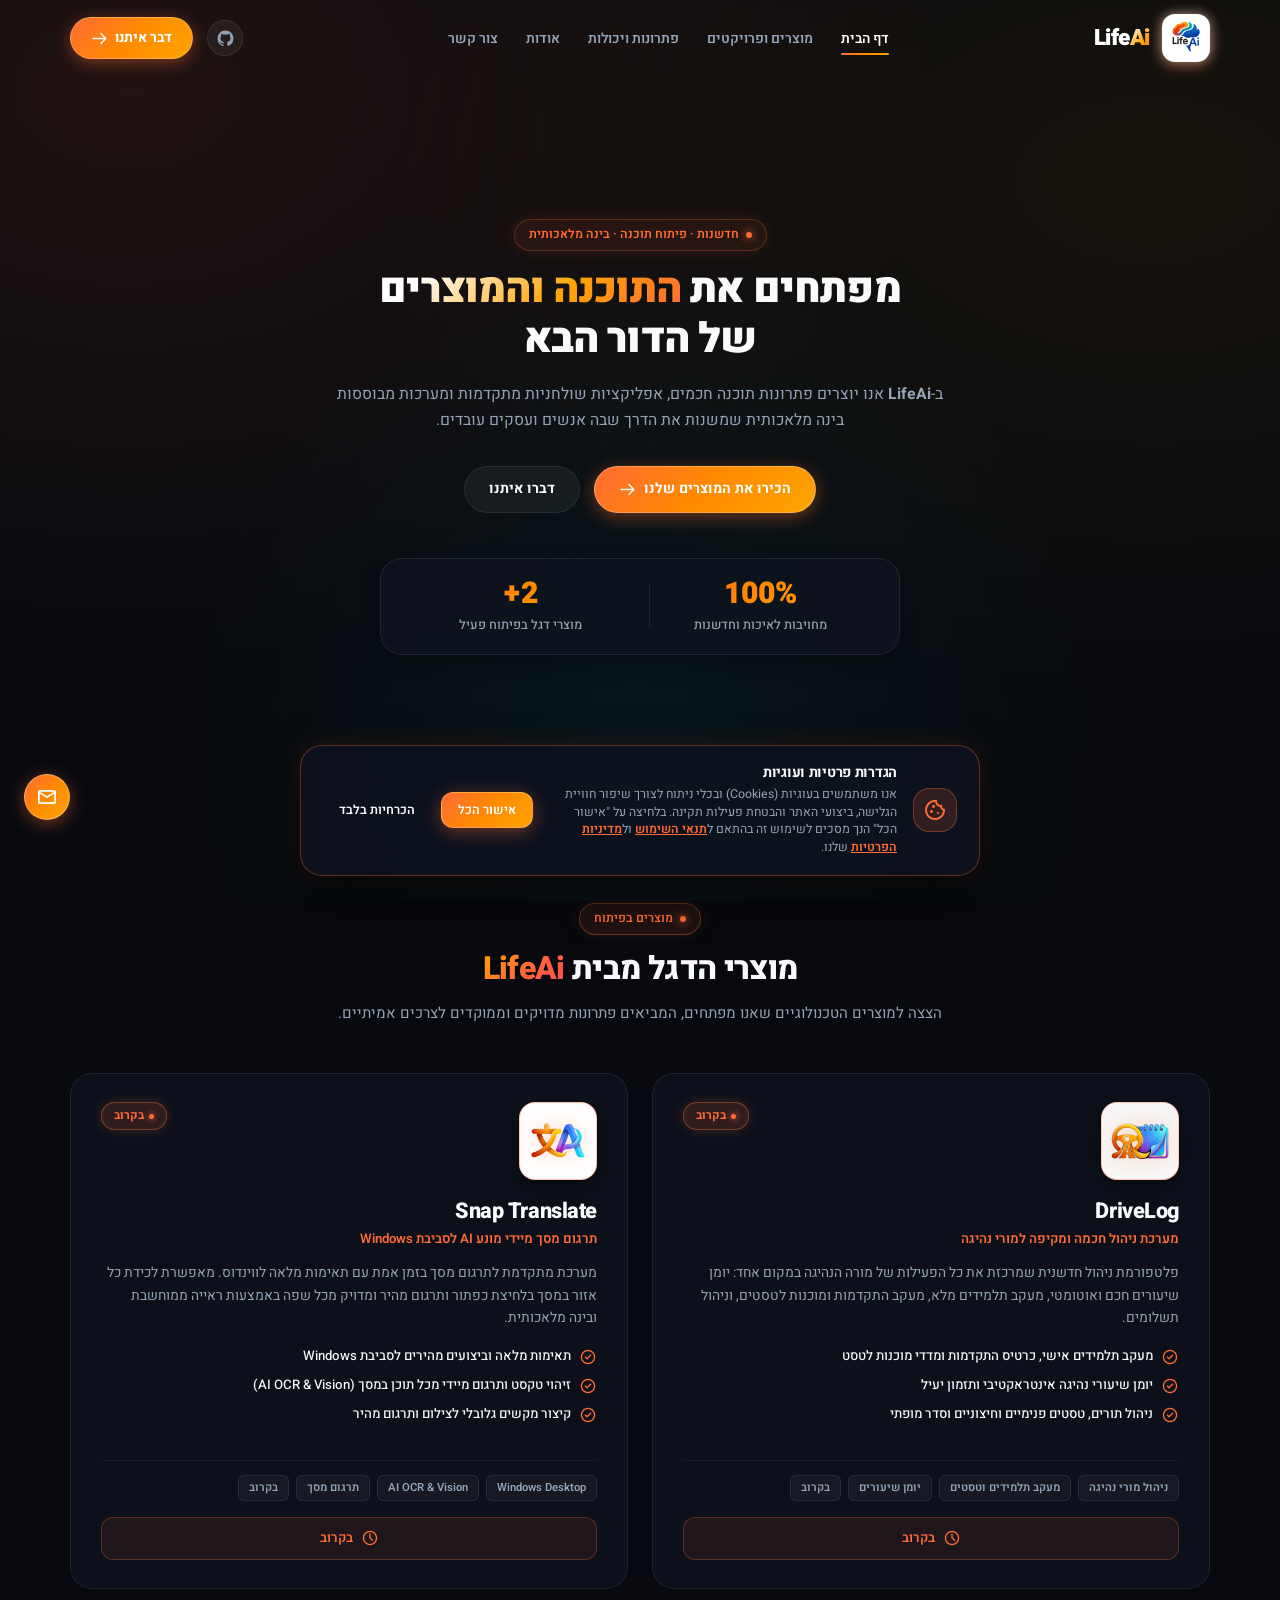
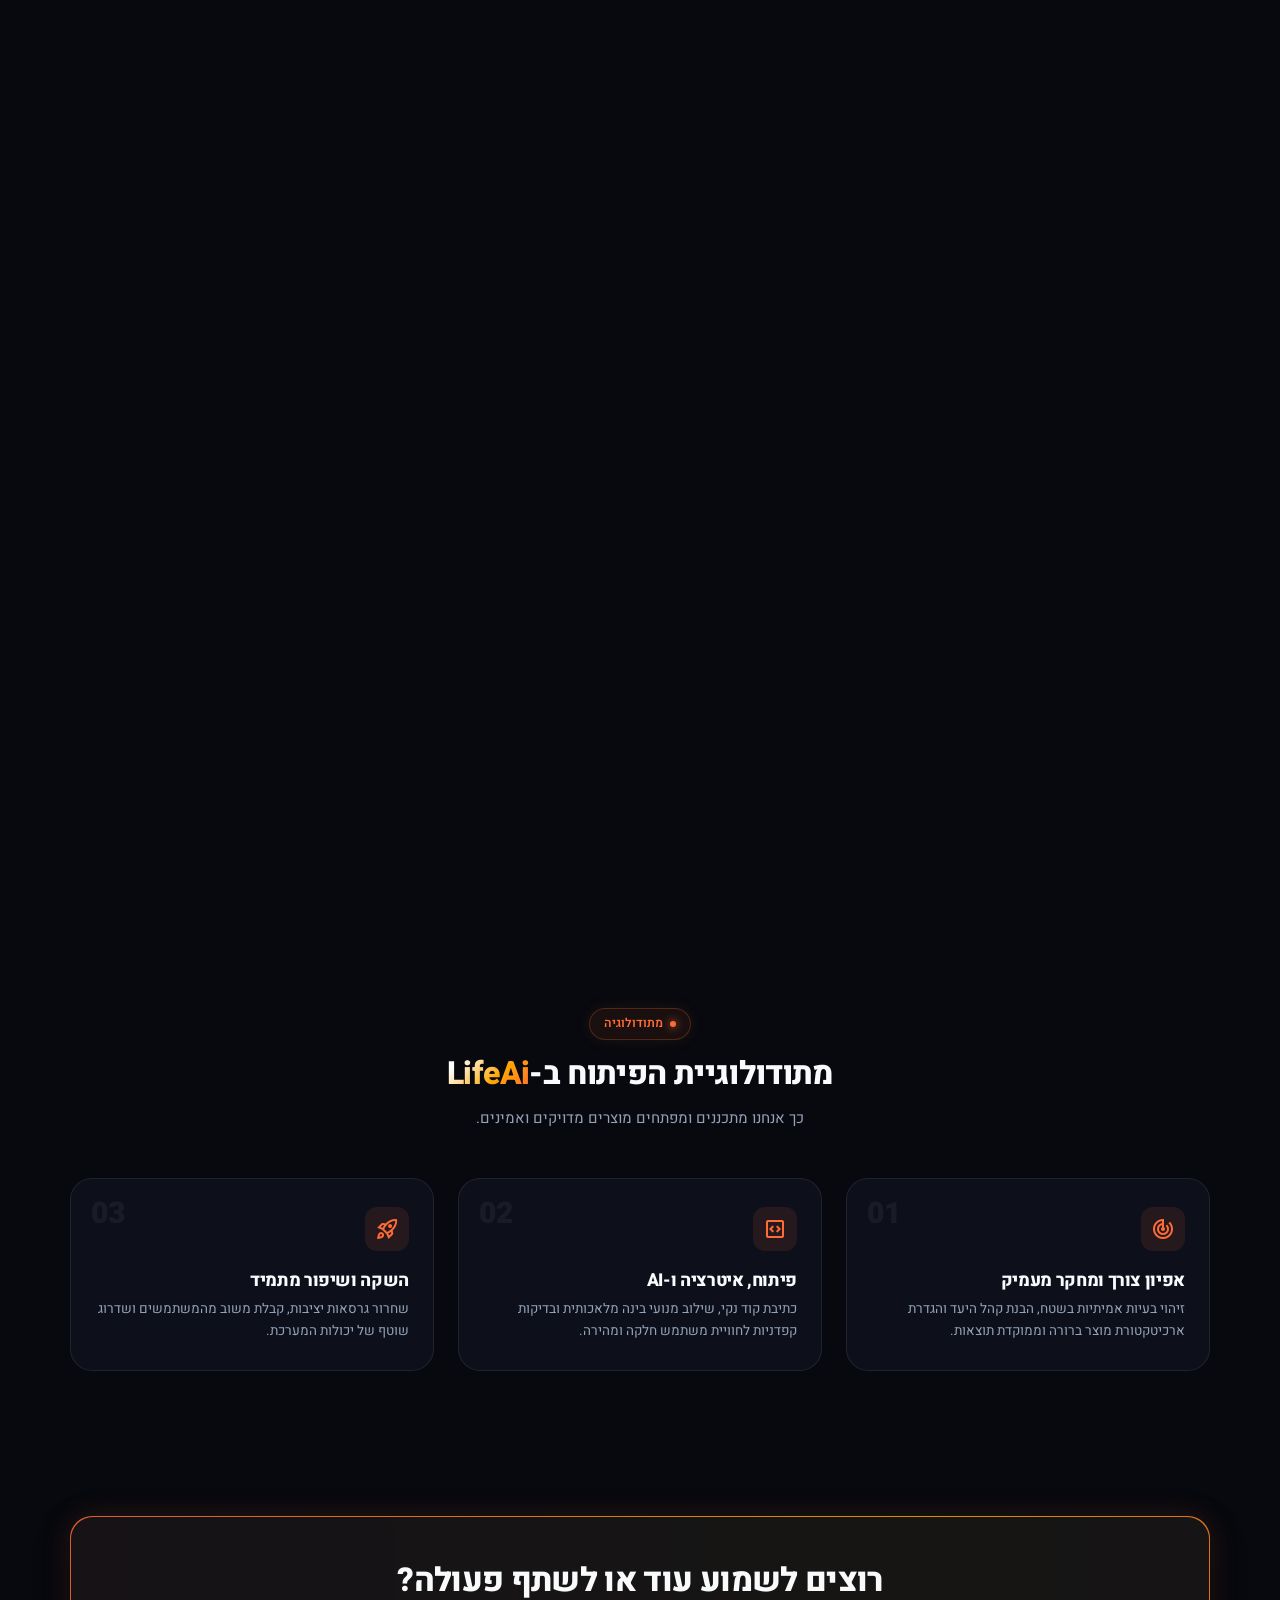
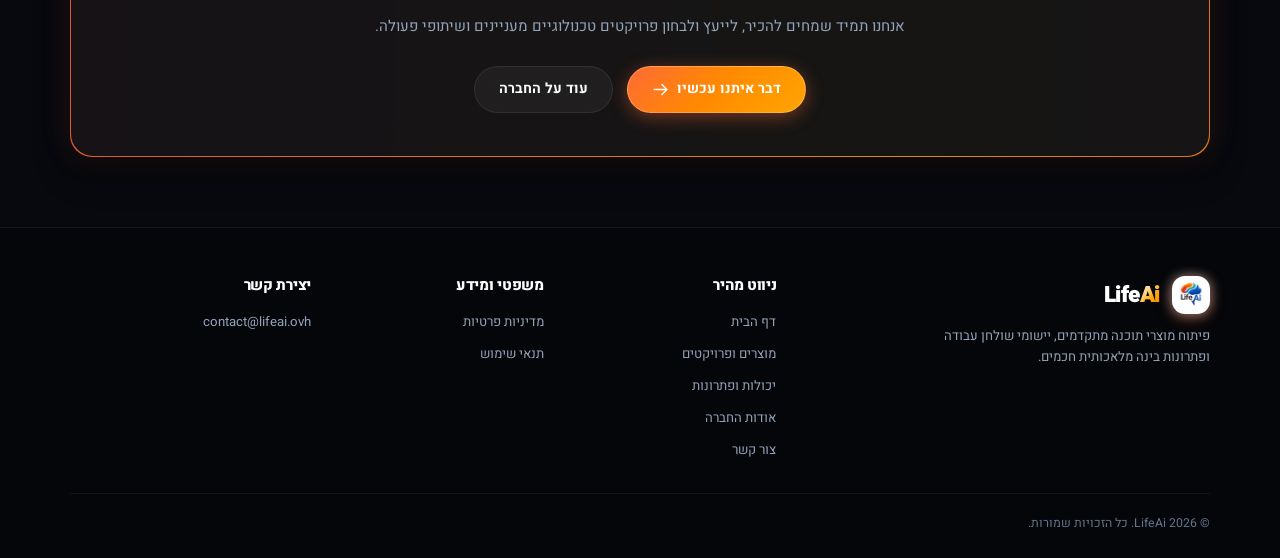
==== index.html @ 75ea452e "Add files via upload" ====
<!DOCTYPE html>
<html lang="he" dir="rtl">
<head>
  <meta charset="UTF-8">
  <meta name="viewport" content="width=device-width, initial-scale=1.0">

  <!-- Google Tag Manager -->
  <script>(function(w,d,s,l,i){w[l]=w[l]||[];w[l].push({'gtm.start':
  new Date().getTime(),event:'gtm.js'});var f=d.getElementsByTagName(s)[0],
  j=d.createElement(s),dl=l!='dataLayer'?'&l='+l:'';j.async=true;j.src=
  'https://www.googletagmanager.com/gtm.js?id='+i+dl;f.parentNode.insertBefore(j,f);
  })(window,document,'script','dataLayer','GTM-T3KLLKFN');</script>
  <!-- End Google Tag Manager -->

  <title>LifeAi | פיתוח מוצרי תוכנה ובינה מלאכותית</title>
  <meta name="description" content="LifeAi - בית תוכנה ופיתוח פתרונות בינה מלאכותית, מערכות ניהול מתקדמות ואפליקציות חכמות. הכירו את מוצרי הדגל שלנו: DriveLog ו-Snap Translate.">
  <meta name="keywords" content="LifeAi, DriveLog, Snap Translate, בינה מלאכותית, מורי נהיגה, תרגום מסך, תוכנה, Windows">
  <meta name="author" content="LifeAi">
  <meta name="robots" content="index, follow">
  
  <!-- Open Graph / Social Media -->
  <meta property="og:type" content="website">
  <meta property="og:site_name" content="LifeAi">
  <meta property="og:title" content="LifeAi | מוצרי תוכנה ובינה מלאכותית">
  <meta property="og:description" content="פיתוח מוצרי תוכנה חכמים, מערכות ניהול ופתרונות AI מתקדמים. הכירו את DriveLog ו-Snap Translate.">
  <meta property="og:image" content="images/logo.png">
  <meta property="og:locale" content="he_IL">

  <!-- Twitter Card -->
  <meta name="twitter:card" content="summary_large_image">
  <meta name="twitter:title" content="LifeAi | מוצרי תוכנה ובינה מלאכותית">
  <meta name="twitter:description" content="פיתוח מוצרי תוכנה חכמים ופתרונות AI מתקדמים.">
  <meta name="twitter:image" content="images/logo.png">

  <link rel="canonical" href="https://lifeai.ovh/">

  <!-- Structured Data (Schema.org) -->
  <script type="application/ld+json">
  {
    "@context": "https://schema.org",
    "@graph": [
      {
        "@type": "Organization",
        "name": "LifeAi",
        "url": "https://lifeai.ovh",
        "logo": "images/logo.png",
        "sameAs": [
          "https://github.com/LifeAI-Dev"
        ],
        "description": "בית תוכנה ופיתוח פתרונות בינה מלאכותית, מערכות ניהול מתקדמות ואפליקציות חכמות."
      },
      {
        "@type": "SoftwareApplication",
        "name": "DriveLog",
        "applicationCategory": "BusinessApplication",
        "operatingSystem": "Web, Windows, Mobile",
        "description": "מערכת ניהול חכמה למורי נהיגה הכוללת מעקב תלמידים, שיעורים, תשלומים וטסטים."
      },
      {
        "@type": "SoftwareApplication",
        "name": "Snap Translate",
        "applicationCategory": "UtilitiesApplication",
        "operatingSystem": "Windows 10, Windows 11",
        "description": "תוכנת תרגום מסך חכמה לשולחן העבודה מבוססת AI עם זיהוי אופטי (OCR) ותרגום בזמן אמת."
      }
    ]
  }
  </script>

  <!-- Favicon -->
  <link rel="icon" type="image/png" href="images/logo.png">
  <link rel="apple-touch-icon" href="images/logo.png">

  <!-- Google Fonts & Google Material Symbols -->
  <link rel="preconnect" href="https://fonts.googleapis.com">
  <link rel="preconnect" href="https://fonts.gstatic.com" crossorigin>
  <link href="https://fonts.googleapis.com/css2?family=Heebo:wght@300;400;500;600;700;800;900&family=Plus+Jakarta+Sans:wght@400;600;700;800&family=Fira+Code:wght@400;500&display=swap" rel="stylesheet">
  <link rel="stylesheet" href="https://fonts.googleapis.com/css2?family=Material+Symbols+Outlined:opsz,wght,FILL,GRAD@20..48,100..700,0..1,-50..200" />

  <!-- Stylesheet -->
  <link rel="stylesheet" href="style.css">
</head>
<body>

  <!-- Google Tag Manager (noscript) -->
  <noscript><iframe src="https://www.googletagmanager.com/ns.html?id=GTM-T3KLLKFN"
  height="0" width="0" style="display:none;visibility:hidden"></iframe></noscript>
  <!-- End Google Tag Manager (noscript) -->

  <!-- Top Scroll Progress Indicator -->
  <div id="scroll-progress" aria-hidden="true"></div>

  <!-- Header / Navigation -->
  <header class="site-header">
    <div class="container">
      <nav class="navbar" aria-label="ניווט ראשי">
        <a href="index.html" class="brand-logo" title="LifeAi - דף הבית">
          <div class="logo-avatar">
            <img src="images/logo.png" alt="LifeAi Logo" width="40" height="40">
          </div>
          <span class="brand-name" dir="ltr">Life<span class="gradient-text">Ai</span></span>
        </a>

        <ul class="nav-links" id="nav-menu">
          <li><a href="#hero" class="nav-link active">דף הבית</a></li>
          <li><a href="#projects" class="nav-link">מוצרים ופרויקטים</a></li>
          <li><a href="#solutions" class="nav-link">פתרונות ויכולות</a></li>
          <li><a href="about.html" class="nav-link">אודות</a></li>
          <li><a href="contact.html" class="nav-link">צור קשר</a></li>
        </ul>

        <div class="nav-actions">
          <a href="https://github.com/LifeAI-Dev" target="_blank" rel="noopener noreferrer" class="nav-social-btn" title="GitHub - LifeAi" aria-label="GitHub Repository">
            <svg viewBox="0 0 24 24">
              <path fill-rule="evenodd" clip-rule="evenodd" d="M12 2C6.477 2 2 6.484 2 12.017c0 4.425 2.865 8.18 6.839 9.504.5.092.682-.217.682-.483 0-.237-.008-.868-.013-1.703-2.782.605-3.369-1.343-3.369-1.343-.454-1.158-1.11-1.466-1.11-1.466-.908-.62.069-.608.069-.608 1.003.07 1.53 1.032 1.53 1.032.892 1.53 2.341 1.088 2.91.832.092-.647.35-1.088.636-1.338-2.22-.253-4.555-1.113-4.555-4.951 0-1.093.39-1.988 1.029-2.688-.103-.253-.446-1.272.098-2.65 0 0 .84-.27 2.75 1.026A9.564 9.564 0 0112 6.844c.85.004 1.705.115 2.504.337 1.909-1.296 2.747-1.027 2.747-1.027.546 1.379.202 2.398.1 2.651.64.7 1.028 1.595 1.028 2.688 0 3.848-2.339 4.695-4.566 4.943.359.309.678.92.678 1.855 0 1.338-.012 2.419-.012 2.747 0 .268.18.58.688.482A10.019 10.019 0 0022 12.017C22 6.484 17.522 2 12 2z"/>
            </svg>
          </a>
          <a href="contact.html" class="btn btn-talk">
            <span>דבר איתנו</span>
            <svg class="btn-icon" fill="none" viewBox="0 0 24 24" stroke="currentColor">
              <path stroke-linecap="round" stroke-linejoin="round" stroke-width="2" d="M14 5l7 7m0 0l-7 7m7-7H3"/>
            </svg>
          </a>
          <button class="menu-toggle" aria-label="פתח תפריט" aria-expanded="false" aria-controls="nav-menu">
            <svg fill="none" viewBox="0 0 24 24" stroke="currentColor">
              <path stroke-linecap="round" stroke-linejoin="round" stroke-width="2" d="M4 6h16M4 12h16M4 18h16"/>
            </svg>
          </button>
        </div>
      </nav>
    </div>
  </header>

  <!-- Main Content -->
  <main id="main-content">

    <!-- Hero Section with Interactive Neural Canvas -->
    <section class="hero-section" id="hero">
      <canvas id="hero-canvas"></canvas>
      
      <div class="container hero-content">
        <div class="section-tag reveal">
          <span class="dot"></span>
          <span>חדשנות · פיתוח תוכנה · בינה מלאכותית</span>
        </div>

        <h1 class="hero-title reveal stagger-1">
          מפתחים את <span class="gradient-text">התוכנה והמוצרים</span><br>
          של הדור הבא
        </h1>

        <p class="hero-subtitle reveal stagger-2">
          ב-<strong>LifeAi</strong> אנו יוצרים פתרונות תוכנה חכמים, אפליקציות שולחניות מתקדמות ומערכות מבוססות בינה מלאכותית שמשנות את הדרך שבה אנשים ועסקים עובדים.
        </p>

        <div class="hero-cta-group reveal stagger-3">
          <a href="#projects" class="btn btn-primary">
            <span>הכירו את המוצרים שלנו</span>
            <svg class="btn-icon" fill="none" viewBox="0 0 24 24" stroke="currentColor">
              <path stroke-linecap="round" stroke-linejoin="round" stroke-width="2" d="M14 5l7 7m0 0l-7 7m7-7H3"/>
            </svg>
          </a>
          <a href="contact.html" class="btn btn-secondary">
            <span>דברו איתנו</span>
          </a>
        </div>

        <!-- Live Stats Counters -->
        <div class="hero-stats reveal stagger-4" style="grid-template-columns: repeat(2, 1fr); max-width: 520px;">
          <div class="stat-item">
            <div class="stat-value counter-animate" data-target="100" data-decimal="false" data-suffix="%">0%</div>
            <div class="stat-label">מחויבות לאיכות וחדשנות</div>
          </div>
          <div class="stat-item">
            <div class="stat-value counter-animate" data-target="2" data-decimal="false" data-suffix="+">0</div>
            <div class="stat-label">מוצרי דגל בפיתוח פעיל</div>
          </div>
        </div>
      </div>
    </section>

    <!-- Projects & Products Section -->
    <section class="projects-section" id="projects">
      <div class="container">
        <div class="section-header reveal">
          <div class="section-tag warm">
            <span class="dot"></span>
            <span>מוצרים בפיתוח</span>
          </div>
          <h2>מוצרי הדגל מבית <span class="gradient-text-warm">LifeAi</span></h2>
          <p>הצצה למוצרים הטכנולוגיים שאנו מפתחים, המביאים פתרונות מדויקים וממוקדים לצרכים אמיתיים.</p>
        </div>

        <div class="projects-grid">
          
          <!-- Project 1: DriveLog -->
          <div class="project-card reveal">
            <div>
              <div class="project-card-header">
                <div class="project-logo-wrap" style="background: #ffffff; border-color: rgba(255, 107, 53, 0.4); padding: 2px;">
                  <img src="images/DriveLog.jpg" alt="DriveLog Logo" width="76" height="76" style="border-radius: 12px; width: 100%; height: 100%; object-fit: cover; transform: scale(1.06);">
                </div>
                <div class="project-badge-soon">
                  <span class="badge-dot"></span>
                  <span>בקרוב</span>
                </div>
              </div>

              <div class="project-content">
                <h3>DriveLog</h3>
                <div class="project-subtitle">מערכת ניהול חכמה ומקיפה למורי נהיגה</div>
                <p class="project-desc">
                  פלטפורמת ניהול חדשנית שמרכזת את כל הפעילות של מורה הנהיגה במקום אחד: יומן שיעורים חכם ואוטומטי, מעקב תלמידים מלא, מעקב התקדמות ומוכנות לטסטים, וניהול תשלומים.
                </p>

                <ul class="project-features">
                  <li>
                    <span class="material-symbols-outlined feat-icon">check_circle</span>
                    מעקב תלמידים אישי, כרטיס התקדמות ומדדי מוכנות לטסט
                  </li>
                  <li>
                    <span class="material-symbols-outlined feat-icon">check_circle</span>
                    יומן שיעורי נהיגה אינטראקטיבי ותזמון יעיל
                  </li>
                  <li>
                    <span class="material-symbols-outlined feat-icon">check_circle</span>
                    ניהול תורים, טסטים פנימיים וחיצוניים וסדר מופתי
                  </li>
                </ul>
              </div>
            </div>

            <div class="project-tags">
              <span class="project-tag">ניהול מורי נהיגה</span>
              <span class="project-tag">מעקב תלמידים וטסטים</span>
              <span class="project-tag">יומן שיעורים</span>
              <span class="project-tag">בקרוב</span>
            </div>

            <div class="project-card-footer-action">
              <div class="btn-soon" aria-disabled="true">
                <span class="material-symbols-outlined" style="font-size: 18px;">schedule</span>
                <span>בקרוב</span>
              </div>
            </div>
          </div>

          <!-- Project 2: Snap Translate -->
          <div class="project-card warm-theme reveal stagger-1">
            <div>
              <div class="project-card-header">
                <div class="project-logo-wrap" style="background: #ffffff; border-color: rgba(255, 107, 53, 0.4); padding: 4px;">
                  <img src="images/Snap Translate.png" alt="Snap Translate Logo" width="76" height="76" style="border-radius: 12px; width: 100%; height: 100%; object-fit: contain; transform: scale(1.06);">
                </div>
                <div class="project-badge-soon">
                  <span class="badge-dot"></span>
                  <span>בקרוב</span>
                </div>
              </div>

              <div class="project-content">
                <h3>Snap Translate</h3>
                <div class="project-subtitle">תרגום מסך מיידי מונע AI לסביבת Windows</div>
                <p class="project-desc">
                  מערכת מתקדמת לתרגום מסך בזמן אמת עם תאימות מלאה לווינדוס. מאפשרת לכידת כל אזור במסך בלחיצת כפתור ותרגום מהיר ומדויק מכל שפה באמצעות ראייה ממוחשבת ובינה מלאכותית.
                </p>

                <ul class="project-features">
                  <li>
                    <span class="material-symbols-outlined feat-icon">check_circle</span>
                    תאימות מלאה וביצועים מהירים לסביבת Windows
                  </li>
                  <li>
                    <span class="material-symbols-outlined feat-icon">check_circle</span>
                    זיהוי טקסט ותרגום מיידי מכל תוכן במסך (AI OCR & Vision)
                  </li>
                  <li>
                    <span class="material-symbols-outlined feat-icon">check_circle</span>
                    קיצור מקשים גלובלי לצילום ותרגום מהיר
                  </li>
                </ul>
              </div>
            </div>

            <div class="project-tags">
              <span class="project-tag">Windows Desktop</span>
              <span class="project-tag">AI OCR & Vision</span>
              <span class="project-tag">תרגום מסך</span>
              <span class="project-tag">בקרוב</span>
            </div>

            <div class="project-card-footer-action">
              <div class="btn-soon" aria-disabled="true">
                <span class="material-symbols-outlined" style="font-size: 18px;">schedule</span>
                <span>בקרוב</span>
              </div>
            </div>
          </div>

        </div>
      </div>
    </section>

    <!-- Bento Grid Solutions Section -->
    <section class="bento-section" id="solutions">
      <div class="container">
        <div class="section-header reveal">
          <div class="section-tag">
            <span class="dot"></span>
            <span>תחומי מומחיות</span>
          </div>
          <h2>טכנולוגיה שנבנית <span class="gradient-text">בדייקנות ובחדשנות</span></h2>
          <p>היכולות הטכנולוגיות והפיתוחים שאנו מביאים לכל מוצר ופרויקט.</p>
        </div>

        <div class="bento-grid">
          
          <!-- Card 1: Custom Software & Apps (Wide) -->
          <div class="bento-card col-span-8 reveal">
            <div class="bento-card-header">
              <div class="bento-icon-box">
                <span class="material-symbols-outlined">desktop_windows</span>
              </div>
              <h3>פיתוח מוצרי תוכנה ואפליקציות שולחניות</h3>
              <p>בניית אפליקציות מודרניות, מהירות ואמינות לסביבת Windows ו-Web, עם ממשק משתמש אלגנטי, חוויית משתמש מוקפדת וביצועים ללא פשרות.</p>
            </div>
            <div class="bento-card-footer">
              <span class="bento-tag">Windows Applications</span>
              <span class="bento-tag">Modern Web</span>
              <span class="bento-tag">High Performance</span>
            </div>
          </div>

          <!-- Card 2: AI & OCR (Warm Theme) -->
          <div class="bento-card col-span-4 warm-theme reveal stagger-1">
            <div class="bento-card-header">
              <div class="bento-icon-box">
                <span class="material-symbols-outlined">psychology</span>
              </div>
              <h3>ראייה ממוחשבת ו-AI</h3>
              <p>שילוב מודלים מתקדמים של זיהוי תמונה, עיבוד שפה טבעית (NLP) ו-OCR לפעולות תרגום ועיבוד מידע מיידיות.</p>
            </div>
            <div class="bento-card-footer">
              <span class="bento-tag">Vision AI</span>
              <span class="bento-tag">OCR Tech</span>
            </div>
          </div>

          <!-- Card 3: Smart Management Systems -->
          <div class="bento-card col-span-6 reveal stagger-2">
            <div class="bento-card-header">
              <div class="bento-icon-box">
                <span class="material-symbols-outlined">dashboard_customize</span>
              </div>
              <h3>מערכות ניהול חכמות (CRM & SaaS)</h3>
              <p>תכנון ופיתוח מערכות ייעודיות לניהול לקוחות, יומנים, מעקב התקדמות ותהליכים ייחודיים לבעלי מקצוע ועסקים.</p>
            </div>
            <div class="bento-card-footer">
              <span class="bento-tag">Smart Workflow</span>
              <span class="bento-tag">Productivity</span>
            </div>
          </div>

          <!-- Card 4: Security & Privacy -->
          <div class="bento-card col-span-6 warm-theme reveal stagger-3">
            <div class="bento-card-header">
              <div class="bento-icon-box">
                <span class="material-symbols-outlined">shield</span>
              </div>
              <h3>אבטחת מידע ופרטיות</h3>
              <p>הקפדה מלאה על שמירת פרטיות המשתמשים, הגנה על נתונים אישיים וסודיות מלאה בכל תוכנה ומערכת שאנו מפתחים.</p>
            </div>
            <div class="bento-card-footer">
              <span class="bento-tag">Data Privacy</span>
              <span class="bento-tag">Secure Architecture</span>
            </div>
          </div>

        </div>
      </div>
    </section>

    <!-- How It Works / Process Section -->
    <section class="process-section" id="process">
      <div class="container">
        <div class="section-header reveal">
          <div class="section-tag">
            <span class="dot"></span>
            <span>מתודולוגיה</span>
          </div>
          <h2>מתודולוגיית הפיתוח ב-<span class="gradient-text">LifeAi</span></h2>
          <p>כך אנחנו מתכננים ומפתחים מוצרים מדויקים ואמינים.</p>
        </div>

        <div class="process-grid">
          <!-- Step 1 -->
          <div class="process-card reveal">
            <div class="step-number">01</div>
            <div class="process-icon">
              <span class="material-symbols-outlined">track_changes</span>
            </div>
            <h3>אפיון צורך ומחקר מעמיק</h3>
            <p>זיהוי בעיות אמיתיות בשטח, הבנת קהל היעד והגדרת ארכיטקטורת מוצר ברורה וממוקדת תוצאות.</p>
          </div>

          <!-- Step 2 -->
          <div class="process-card reveal stagger-1">
            <div class="step-number">02</div>
            <div class="process-icon">
              <span class="material-symbols-outlined">code_blocks</span>
            </div>
            <h3>פיתוח, איטרציה ו-AI</h3>
            <p>כתיבת קוד נקי, שילוב מנועי בינה מלאכותית ובדיקות קפדניות לחוויית משתמש חלקה ומהירה.</p>
          </div>

          <!-- Step 3 -->
          <div class="process-card reveal stagger-2">
            <div class="step-number">03</div>
            <div class="process-icon">
              <span class="material-symbols-outlined">rocket_launch</span>
            </div>
            <h3>השקה ושיפור מתמיד</h3>
            <p>שחרור גרסאות יציבות, קבלת משוב מהמשתמשים ושדרוג שוטף של יכולות המערכת.</p>
          </div>
        </div>
      </div>
    </section>

    <!-- Call to Action Banner -->
    <section class="cta-section">
      <div class="container">
        <div class="cta-box reveal">
          <h2>רוצים לשמוע עוד או לשתף פעולה?</h2>
          <p>אנחנו תמיד שמחים להכיר, לייעץ ולבחון פרויקטים טכנולוגיים מעניינים ושיתופי פעולה.</p>
          
          <div class="cta-buttons">
            <a href="contact.html" class="btn btn-primary">
              <span>דבר איתנו עכשיו</span>
              <svg class="btn-icon" fill="none" viewBox="0 0 24 24" stroke="currentColor">
                <path stroke-linecap="round" stroke-linejoin="round" stroke-width="2" d="M14 5l7 7m0 0l-7 7m7-7H3"/>
              </svg>
            </a>
            <a href="about.html" class="btn btn-secondary">
              <span>עוד על החברה</span>
            </a>
          </div>
        </div>
      </div>
    </section>

  </main>

  <!-- Footer -->
  <footer class="site-footer">
    <div class="container">
      <div class="footer-grid">
        
        <!-- Brand Info -->
        <div class="footer-brand">
          <a href="index.html" class="brand-logo" title="LifeAi">
            <div class="logo-avatar" style="width: 38px; height: 38px;">
              <img src="images/logo.png" alt="LifeAi Logo" width="34" height="34">
            </div>
            <span class="brand-name" dir="ltr">Life<span class="gradient-text">Ai</span></span>
          </a>
          <p>פיתוח מוצרי תוכנה מתקדמים, יישומי שולחן עבודה ופתרונות בינה מלאכותית חכמים.</p>
        </div>

        <!-- Quick Links -->
        <div class="footer-column">
          <h4>ניווט מהיר</h4>
          <ul class="footer-links">
            <li><a href="index.html">דף הבית</a></li>
            <li><a href="#projects">מוצרים ופרויקטים</a></li>
            <li><a href="#solutions">יכולות ופתרונות</a></li>
            <li><a href="about.html">אודות החברה</a></li>
            <li><a href="contact.html">צור קשר</a></li>
          </ul>
        </div>

        <!-- Legal Links -->
        <div class="footer-column">
          <h4>משפטי ומידע</h4>
          <ul class="footer-links">
            <li><a href="privacy.html">מדיניות פרטיות</a></li>
            <li><a href="terms.html">תנאי שימוש</a></li>
          </ul>
        </div>

        <!-- Contact Quick -->
        <div class="footer-column">
          <h4>יצירת קשר</h4>
          <ul class="footer-links">
            <li><a href="mailto:contact@lifeai.ovh">contact@lifeai.ovh</a></li>
          </ul>
        </div>

      </div>

      <div class="footer-bottom">
        <p>© 2026 LifeAi. כל הזכויות שמורות.</p>
      </div>
    </div>
  </footer>

  <!-- Floating Quick Actions -->
  <div class="floating-actions" aria-label="פעולות מהירות">
    <a href="contact.html" class="float-btn float-contact" title="יצירת קשר" aria-label="יצירת קשר">
      <span class="material-symbols-outlined">mail</span>
    </a>
    <button class="float-btn scroll-top" aria-label="חזרה לראש העמוד" title="חזרה לראש העמוד">
      <svg width="22" height="22" fill="none" viewBox="0 0 24 24" stroke="currentColor">
        <path stroke-linecap="round" stroke-linejoin="round" stroke-width="2.5" d="M5 10l7-7m0 0l7 7m-7-7v18"/>
      </svg>
    </button>
  </div>

  <!-- JavaScript -->
  <script src="script.js"></script>
</body>
</html>
---- style.css ----
/* ==========================================================================
   LifeAi - Core Design System & Stylesheet
   Modern, Dark Glassmorphic, Warm Orange Theme, High-Performance CSS
   ========================================================================== */

/* ---------------------------------------------------------
   1. Design Tokens & CSS Variables (Warm Orange Dominant)
   --------------------------------------------------------- */
:root {
  /* Backgrounds */
  --bg-primary: #07090e;
  --bg-secondary: #0d121c;
  --bg-tertiary: #141926;
  --bg-card: rgba(16, 21, 34, 0.7);
  --bg-card-hover: rgba(24, 30, 48, 0.88);
  --bg-glass: rgba(255, 255, 255, 0.03);
  
  /* Brand Palette (Warm Glowing Orange / Amber Spectrum) */
  --accent-orange: #ff6b35;
  --accent-amber: #ffa502;
  --accent-warm: #ff8a00;
  --accent-coral: #ff4757;
  --accent-cyan: #00f2fe;
  --accent-blue: #2563eb;
  
  --gradient-primary: linear-gradient(135deg, #ff6b35 0%, #ff8a00 50%, #ffa502 100%);
  --gradient-warm: linear-gradient(135deg, #ff4757 0%, #ff6b35 50%, #ffa502 100%);
  --gradient-logo: linear-gradient(135deg, #ff6b35 0%, #ffa502 60%, #00f2fe 100%);
  --gradient-glow: radial-gradient(circle, rgba(255, 107, 53, 0.2) 0%, rgba(255, 165, 2, 0.06) 50%, transparent 70%);
  
  /* Text Colors */
  --text-primary: #f8fafc;
  --text-secondary: #94a3b8;
  --text-muted: #64748b;
  --text-inverse: #07090e;
  
  /* Borders & Shadows */
  --border-subtle: rgba(255, 255, 255, 0.08);
  --border-active: rgba(255, 107, 53, 0.45);
  --border-warm: rgba(255, 107, 53, 0.4);
  
  --shadow-card: 0 8px 25px -8px rgba(0, 0, 0, 0.5);
  --shadow-glow-orange: 0 0 25px rgba(255, 107, 53, 0.3);
  --shadow-glow-cyan: 0 0 25px rgba(0, 242, 254, 0.2);
  --shadow-elevated: 0 16px 36px -12px rgba(0, 0, 0, 0.7);
  
  /* Layout & Geometry */
  --radius-sm: 6px;
  --radius-md: 12px;
  --radius-lg: 16px;
  --radius-xl: 22px;
  --radius-full: 9999px;
  
  --container-max: 1180px;
  --container-padding: 20px;
  --header-height: 76px;
  
  /* Typography */
  --font-main: 'Heebo', 'Plus Jakarta Sans', system-ui, -apple-system, sans-serif;
  --font-mono: 'Fira Code', 'Courier New', monospace;
  
  /* Transitions */
  --transition-fast: 0.18s cubic-bezier(0.16, 1, 0.3, 1);
  --transition-normal: 0.3s cubic-bezier(0.16, 1, 0.3, 1);
  --transition-slow: 0.5s cubic-bezier(0.16, 1, 0.3, 1);
}

/* ---------------------------------------------------------
   2. Reset & Global Styles
   --------------------------------------------------------- */
*, *::before, *::after {
  box-sizing: border-box;
  margin: 0;
  padding: 0;
}

html {
  scroll-behavior: smooth;
  scroll-padding-top: 88px;
  font-size: 15px; /* Compact & comfortable base */
  background-color: var(--bg-primary);
  color: var(--text-primary);
  font-family: var(--font-main);
  direction: rtl;
  text-align: right;
  overflow-x: hidden;
}

body {
  min-height: 100vh;
  line-height: 1.6;
  background-color: var(--bg-primary);
  background-image: 
    radial-gradient(at 10% 10%, rgba(255, 107, 53, 0.1) 0px, transparent 50%),
    radial-gradient(at 90% 20%, rgba(255, 165, 2, 0.07) 0px, transparent 50%),
    radial-gradient(at 50% 80%, rgba(0, 242, 254, 0.05) 0px, transparent 50%);
  background-attachment: fixed;
  overflow-x: hidden;
  position: relative;
}

/* Custom Scrollbar */
::-webkit-scrollbar {
  width: 7px;
}
::-webkit-scrollbar-track {
  background: var(--bg-primary);
}
::-webkit-scrollbar-thumb {
  background: rgba(255, 255, 255, 0.15);
  border-radius: 4px;
}
::-webkit-scrollbar-thumb:hover {
  background: var(--accent-orange);
}

/* Selection */
::selection {
  background: rgba(255, 107, 53, 0.35);
  color: #ffffff;
}

img {
  max-width: 100%;
  height: auto;
  display: block;
}

a {
  color: inherit;
  text-decoration: none;
  transition: color var(--transition-fast);
}

button, input, textarea, select {
  font-family: inherit;
  font-size: inherit;
  color: inherit;
  border: none;
  outline: none;
  background: none;
}

/* Scroll Progress Bar */
#scroll-progress {
  position: fixed;
  top: 0;
  left: 0;
  right: 0;
  height: 3px;
  background: linear-gradient(90deg, #ff4757, var(--accent-orange), var(--accent-amber));
  transform-origin: 0%;
  transform: scaleX(0);
  z-index: 9999;
  box-shadow: 0 0 10px rgba(255, 107, 53, 0.8);
  transition: transform 0.05s ease-out;
}

/* Container */
.container {
  width: 100%;
  max-width: var(--container-max);
  margin-left: auto;
  margin-right: auto;
  padding-left: var(--container-padding);
  padding-right: var(--container-padding);
}

/* ---------------------------------------------------------
   3. Typography & Badges
   --------------------------------------------------------- */
h1, h2, h3, h4, h5, h6 {
  font-weight: 800;
  line-height: 1.25;
  letter-spacing: -0.02em;
  color: var(--text-primary);
}

.gradient-text {
  background: linear-gradient(135deg, #ffffff 15%, #ffa502 60%, #ff6b35 100%);
  -webkit-background-clip: text;
  -webkit-text-fill-color: transparent;
  display: inline-block;
}

.gradient-text-warm {
  background: linear-gradient(135deg, #ffa502 0%, #ff6b35 50%, #ff4757 100%);
  -webkit-background-clip: text;
  -webkit-text-fill-color: transparent;
  display: inline-block;
}

.section-tag {
  display: inline-flex;
  align-items: center;
  gap: 7px;
  padding: 5px 14px;
  background: rgba(255, 107, 53, 0.08);
  border: 1px solid rgba(255, 107, 53, 0.25);
  border-radius: var(--radius-full);
  font-size: 0.82rem;
  font-weight: 600;
  color: var(--accent-orange);
  margin-bottom: 14px;
  backdrop-filter: blur(10px);
  box-shadow: 0 0 15px rgba(255, 107, 53, 0.1);
}

.section-tag.warm {
  background: rgba(255, 107, 53, 0.1);
  border-color: rgba(255, 107, 53, 0.35);
  color: var(--accent-orange);
}

.section-tag .dot {
  width: 6px;
  height: 6px;
  border-radius: 50%;
  background: currentColor;
  box-shadow: 0 0 8px currentColor;
  animation: pulse-dot 2s infinite ease-in-out;
}

@keyframes pulse-dot {
  0%, 100% { transform: scale(1); opacity: 1; }
  50% { transform: scale(1.3); opacity: 0.6; }
}

.section-header {
  text-align: center;
  max-width: 680px;
  margin: 0 auto 48px auto;
}

.section-header h2 {
  font-size: clamp(1.5rem, 2.5vw, 2.15rem);
  margin-bottom: 12px;
}

.section-header p {
  color: var(--text-secondary);
  font-size: 1rem;
  line-height: 1.6;
}

/* ---------------------------------------------------------
   4. Buttons & Interactive Links
   --------------------------------------------------------- */
.btn {
  display: inline-flex;
  align-items: center;
  justify-content: center;
  gap: 8px;
  padding: 11px 24px;
  border-radius: var(--radius-full);
  font-weight: 700;
  font-size: 0.94rem;
  cursor: pointer;
  position: relative;
  overflow: hidden;
  transition: all var(--transition-normal);
  z-index: 1;
  text-align: center;
  white-space: nowrap;
}

.btn-primary {
  background: var(--gradient-primary);
  color: #ffffff;
  box-shadow: 0 4px 18px rgba(255, 107, 53, 0.4);
  border: 1px solid rgba(255, 255, 255, 0.25);
}

.btn-primary::before {
  content: '';
  position: absolute;
  top: 0;
  left: -100%;
  width: 100%;
  height: 100%;
  background: linear-gradient(90deg, transparent, rgba(255, 255, 255, 0.25), transparent);
  transition: left 0.6s ease;
  z-index: -1;
}

.btn-primary:hover {
  transform: translateY(-2px);
  box-shadow: 0 6px 26px rgba(255, 107, 53, 0.6);
}

.btn-primary:hover::before {
  left: 100%;
}

.btn-secondary {
  background: rgba(255, 255, 255, 0.05);
  color: var(--text-primary);
  border: 1px solid var(--border-subtle);
  backdrop-filter: blur(12px);
}

.btn-secondary:hover {
  background: rgba(255, 107, 53, 0.08);
  border-color: rgba(255, 107, 53, 0.35);
  color: #ffffff;
  transform: translateY(-2px);
  box-shadow: 0 4px 16px rgba(0, 0, 0, 0.4);
}

.btn-warm {
  background: var(--gradient-warm);
  color: #ffffff;
  box-shadow: 0 4px 18px rgba(255, 107, 53, 0.4);
  border: 1px solid rgba(255, 255, 255, 0.25);
}

.btn-warm:hover {
  transform: translateY(-2px);
  box-shadow: 0 6px 26px rgba(255, 107, 53, 0.6);
}

.btn-talk {
  display: inline-flex;
  align-items: center;
  justify-content: center;
  gap: 7px;
  padding: 9px 20px;
  border-radius: var(--radius-full);
  font-weight: 700;
  font-size: 0.92rem;
  background: var(--gradient-primary);
  color: #ffffff;
  box-shadow: 0 4px 16px rgba(255, 107, 53, 0.4);
  border: 1px solid rgba(255, 255, 255, 0.25);
  cursor: pointer;
  transition: all var(--transition-normal);
  white-space: nowrap;
}

.btn-talk:hover {
  transform: translateY(-2px);
  box-shadow: 0 6px 24px rgba(255, 107, 53, 0.6);
  color: #ffffff;
}

.btn-icon {
  width: 17px;
  height: 17px;
  transition: transform var(--transition-fast);
}

.btn:hover .btn-icon, .btn-talk:hover .btn-icon {
  transform: translateX(-4px); /* For RTL */
}

/* ---------------------------------------------------------
   5. Header & Navigation
   --------------------------------------------------------- */
.site-header {
  position: fixed;
  top: 0;
  left: 0;
  width: 100%;
  padding: 14px 0;
  z-index: 1000;
  transition: all var(--transition-normal);
  background: transparent;
}

.site-header.scrolled {
  padding: 8px 0;
  background-color: rgba(7, 9, 14, 0.92);
  backdrop-filter: blur(20px);
  -webkit-backdrop-filter: blur(20px);
  border-bottom: 1px solid var(--border-subtle);
  box-shadow: 0 8px 25px -8px rgba(0, 0, 0, 0.6);
}

.navbar {
  display: flex;
  align-items: center;
  justify-content: space-between;
  min-height: 48px;
}

/* Google Material Symbols Integration */
.material-symbols-outlined {
  font-family: 'Material Symbols Outlined';
  font-weight: normal;
  font-style: normal;
  font-size: 24px;
  line-height: 1;
  letter-spacing: normal;
  text-transform: none;
  display: inline-block;
  white-space: nowrap;
  word-wrap: normal;
  direction: ltr;
  -webkit-font-smoothing: antialiased;
  vertical-align: middle;
}

.bento-icon-box .material-symbols-outlined {
  font-size: 24px;
}

.brand-logo {
  display: flex;
  align-items: center;
  gap: 12px;
  text-decoration: none;
}

.logo-avatar {
  width: 48px;
  height: 48px;
  border-radius: 13px;
  background: #ffffff;
  padding: 3px;
  display: flex;
  align-items: center;
  justify-content: center;
  box-shadow: 0 4px 16px rgba(255, 107, 53, 0.35), 0 0 12px rgba(255, 255, 255, 0.5);
  border: 1.5px solid rgba(255, 255, 255, 0.95);
  transition: transform var(--transition-normal), box-shadow var(--transition-normal);
  flex-shrink: 0;
}

.logo-avatar img {
  width: 100%;
  height: 100%;
  object-fit: contain;
  border-radius: 9px;
}

.brand-logo:hover .logo-avatar {
  transform: rotate(4deg) scale(1.05);
  box-shadow: 0 6px 22px rgba(255, 107, 53, 0.55), 0 0 16px rgba(255, 255, 255, 0.8);
}

.brand-name {
  font-size: 1.5rem;
  font-weight: 900;
  letter-spacing: -0.02em;
  color: #ffffff;
  display: inline-flex;
  align-items: baseline;
  direction: ltr !important;
  unicode-bidi: isolate;
}

.nav-links {
  display: flex;
  align-items: center;
  gap: 28px;
  list-style: none;
}

.nav-link {
  font-size: 0.92rem;
  font-weight: 600;
  color: var(--text-secondary);
  position: relative;
  padding: 6px 0;
  transition: color var(--transition-fast);
}

.nav-link::after {
  content: '';
  position: absolute;
  bottom: 0;
  left: 0;
  width: 0%;
  height: 2px;
  background: var(--gradient-primary);
  transition: width var(--transition-normal);
  border-radius: 2px;
}

.nav-link:hover, .nav-link.active {
  color: #ffffff;
}

.nav-link:hover::after, .nav-link.active::after {
  width: 100%;
}

.nav-actions {
  display: flex;
  align-items: center;
  gap: 14px;
}

.menu-toggle {
  display: none;
  background: transparent;
  cursor: pointer;
  padding: 6px;
  color: #ffffff;
}

.nav-social-btn {
  display: inline-flex;
  align-items: center;
  justify-content: center;
  width: 36px;
  height: 36px;
  border-radius: 50%;
  background: rgba(255, 255, 255, 0.05);
  border: 1px solid var(--border-subtle);
  color: var(--text-secondary);
  transition: all var(--transition-normal);
  text-decoration: none;
}

.nav-social-btn:hover {
  background: rgba(255, 107, 53, 0.15);
  border-color: var(--accent-orange);
  color: #ffffff;
  transform: translateY(-2px);
  box-shadow: 0 4px 14px rgba(255, 107, 53, 0.35);
}

.nav-social-btn svg {
  width: 19px;
  height: 19px;
  fill: currentColor;
}

/* ---------------------------------------------------------
   6. Hero Section
   --------------------------------------------------------- */
.hero-section {
  position: relative;
  min-height: 92vh;
  display: flex;
  align-items: center;
  padding-top: calc(var(--header-height) + 30px);
  padding-bottom: 60px;
  overflow: hidden;
}

#hero-canvas {
  position: absolute;
  top: 0;
  left: 0;
  width: 100%;
  height: 100%;
  z-index: 0;
  pointer-events: auto;
  opacity: 0.92;
}

.hero-content {
  position: relative;
  z-index: 2;
  text-align: center;
  max-width: 820px;
  margin: 0 auto;
}

.hero-title {
  font-size: clamp(1.85rem, 3.8vw, 2.75rem);
  font-weight: 900;
  line-height: 1.2;
  margin-bottom: 18px;
}

.hero-subtitle {
  font-size: 1.05rem;
  color: var(--text-secondary);
  max-width: 620px;
  margin: 0 auto 32px auto;
  line-height: 1.65;
}

.hero-cta-group {
  display: flex;
  align-items: center;
  justify-content: center;
  gap: 14px;
  flex-wrap: wrap;
  margin-bottom: 45px;
}

/* Floating Stats in Hero */
.hero-stats {
  display: grid;
  grid-template-columns: repeat(3, 1fr);
  gap: 18px;
  background: var(--bg-card);
  border: 1px solid var(--border-subtle);
  backdrop-filter: blur(16px);
  -webkit-backdrop-filter: blur(16px);
  padding: 18px 28px;
  border-radius: var(--radius-xl);
  box-shadow: var(--shadow-card);
  max-width: 720px;
  margin: 0 auto;
}

.stat-item {
  text-align: center;
  position: relative;
}

.stat-item:not(:last-child)::after {
  content: '';
  position: absolute;
  left: 0;
  top: 15%;
  height: 70%;
  width: 1px;
  background: var(--border-subtle);
}

.stat-value {
  font-size: clamp(1.5rem, 2.5vw, 2rem);
  font-weight: 900;
  background: var(--gradient-primary);
  -webkit-background-clip: text;
  -webkit-text-fill-color: transparent;
  line-height: 1.15;
  margin-bottom: 4px;
}

.stat-label {
  font-size: 0.85rem;
  color: var(--text-secondary);
  font-weight: 500;
}

/* ---------------------------------------------------------
   7. Bento Grid Solutions Section
   --------------------------------------------------------- */
.bento-section {
  padding: 75px 0;
  position: relative;
  z-index: 2;
}

.bento-grid {
  display: grid;
  grid-template-columns: repeat(12, 1fr);
  gap: 20px;
}

.bento-card {
  background: var(--bg-card);
  border: 1px solid var(--border-subtle);
  border-radius: var(--radius-xl);
  padding: 26px 28px;
  position: relative;
  overflow: hidden;
  transition: transform var(--transition-normal), border-color var(--transition-normal), box-shadow var(--transition-normal);
  backdrop-filter: blur(16px);
  -webkit-backdrop-filter: blur(16px);
  display: flex;
  flex-direction: column;
  justify-content: space-between;
}

/* Mouse-tracking dynamic glow effect (Orange) */
.bento-card::before {
  content: '';
  position: absolute;
  top: var(--mouse-y, -150px);
  left: var(--mouse-x, -150px);
  width: 300px;
  height: 300px;
  background: radial-gradient(circle, rgba(255, 107, 53, 0.18) 0%, transparent 70%);
  transform: translate(-50%, -50%);
  opacity: 0;
  transition: opacity 0.3s ease;
  pointer-events: none;
  z-index: 1;
}

.bento-card:hover::before {
  opacity: 1;
}

.bento-card:hover {
  transform: translateY(-5px);
  border-color: var(--border-active);
  box-shadow: var(--shadow-card), var(--shadow-glow-orange);
}

.bento-card-header {
  position: relative;
  z-index: 2;
}

.bento-icon-box {
  width: 48px;
  height: 48px;
  border-radius: var(--radius-md);
  background: rgba(255, 107, 53, 0.1);
  border: 1px solid rgba(255, 107, 53, 0.25);
  display: flex;
  align-items: center;
  justify-content: center;
  margin-bottom: 18px;
  color: var(--accent-orange);
  box-shadow: 0 0 16px rgba(255, 107, 53, 0.15);
  transition: transform var(--transition-normal);
}

.bento-card:hover .bento-icon-box {
  transform: scale(1.08) rotate(-4deg);
}

.bento-card h3 {
  font-size: 1.22rem;
  margin-bottom: 8px;
}

.bento-card p {
  color: var(--text-secondary);
  font-size: 0.92rem;
  line-height: 1.65;
}

.bento-card-footer {
  position: relative;
  z-index: 2;
  margin-top: 18px;
  display: flex;
  align-items: center;
  justify-content: space-between;
  padding-top: 14px;
  border-top: 1px solid rgba(255, 255, 255, 0.05);
}

.bento-tag {
  font-size: 0.76rem;
  font-weight: 600;
  color: var(--text-muted);
  background: rgba(255, 255, 255, 0.04);
  padding: 3px 9px;
  border-radius: var(--radius-sm);
}

/* Span configurations for Bento Grid */
.col-span-8 { grid-column: span 8; }
.col-span-4 { grid-column: span 4; }
.col-span-6 { grid-column: span 6; }
.col-span-12 { grid-column: span 12; }

/* ---------------------------------------------------------
   7b. Projects & Products Section
   --------------------------------------------------------- */
.projects-section {
  padding: 75px 0;
  position: relative;
  z-index: 2;
}

.projects-grid {
  display: grid;
  grid-template-columns: repeat(2, 1fr);
  gap: 24px;
}

.project-card {
  background: var(--bg-card);
  border: 1px solid var(--border-subtle);
  border-radius: var(--radius-xl);
  padding: 28px 30px;
  position: relative;
  overflow: hidden;
  backdrop-filter: blur(18px);
  -webkit-backdrop-filter: blur(18px);
  transition: transform var(--transition-normal), border-color var(--transition-normal), box-shadow var(--transition-normal);
  display: flex;
  flex-direction: column;
  justify-content: space-between;
}

.project-card::before {
  content: '';
  position: absolute;
  top: var(--mouse-y, -150px);
  left: var(--mouse-x, -150px);
  width: 320px;
  height: 320px;
  background: radial-gradient(circle, rgba(255, 107, 53, 0.2) 0%, transparent 70%);
  transform: translate(-50%, -50%);
  opacity: 0;
  transition: opacity 0.3s ease;
  pointer-events: none;
  z-index: 1;
}

.project-card:hover::before {
  opacity: 1;
}

.project-card:hover {
  transform: translateY(-6px);
  border-color: var(--border-active);
  box-shadow: var(--shadow-card), var(--shadow-glow-orange);
}

.project-card-header {
  display: flex;
  align-items: flex-start;
  justify-content: space-between;
  gap: 16px;
  margin-bottom: 18px;
  position: relative;
  z-index: 2;
}

.project-logo-wrap {
  width: 78px;
  height: 78px;
  border-radius: var(--radius-lg);
  background: rgba(13, 18, 31, 0.85);
  border: 1px solid rgba(255, 255, 255, 0.12);
  display: flex;
  align-items: center;
  justify-content: center;
  padding: 4px;
  box-shadow: 0 8px 22px rgba(0, 0, 0, 0.45);
  transition: transform var(--transition-normal);
  flex-shrink: 0;
  overflow: hidden;
}

.project-logo-wrap img {
  width: 100%;
  height: 100%;
  object-fit: contain;
  filter: drop-shadow(0 0 10px rgba(255, 107, 53, 0.25));
}

.project-card:hover .project-logo-wrap {
  transform: scale(1.06) rotate(-3deg);
}

.project-badge-soon {
  display: inline-flex;
  align-items: center;
  gap: 5px;
  padding: 4px 12px;
  border-radius: var(--radius-full);
  font-size: 0.78rem;
  font-weight: 700;
  background: rgba(255, 107, 53, 0.15);
  border: 1px solid rgba(255, 107, 53, 0.4);
  color: var(--accent-orange);
  box-shadow: 0 0 12px rgba(255, 107, 53, 0.2);
  animation: pulse-soon 2.5s infinite ease-in-out;
}

@keyframes pulse-soon {
  0%, 100% { opacity: 1; transform: scale(1); }
  50% { opacity: 0.85; transform: scale(1.03); }
}

.project-badge-soon .badge-dot {
  width: 5px;
  height: 5px;
  border-radius: 50%;
  background: currentColor;
  box-shadow: 0 0 6px currentColor;
}

.project-content {
  position: relative;
  z-index: 2;
}

.project-content h3 {
  font-size: 1.45rem;
  margin-bottom: 4px;
}

.project-subtitle {
  color: var(--accent-orange);
  font-weight: 600;
  font-size: 0.88rem;
  margin-bottom: 12px;
}

.project-desc {
  color: var(--text-secondary);
  font-size: 0.92rem;
  line-height: 1.65;
  margin-bottom: 16px;
}

.project-features {
  list-style: none;
  display: flex;
  flex-direction: column;
  gap: 8px;
  margin-bottom: 20px;
}

.project-features li {
  display: flex;
  align-items: center;
  gap: 8px;
  font-size: 0.88rem;
  color: var(--text-primary);
  font-weight: 500;
}

.project-features .feat-icon {
  font-size: 18px;
  color: var(--accent-orange);
  flex-shrink: 0;
}

.project-tags {
  display: flex;
  flex-wrap: wrap;
  gap: 7px;
  margin-top: 14px;
  padding-top: 14px;
  border-top: 1px solid rgba(255, 255, 255, 0.05);
  position: relative;
  z-index: 2;
}

.project-tag {
  font-size: 0.75rem;
  font-weight: 600;
  color: var(--text-secondary);
  background: rgba(255, 255, 255, 0.04);
  border: 1px solid rgba(255, 255, 255, 0.08);
  padding: 3px 10px;
  border-radius: var(--radius-sm);
  transition: all var(--transition-fast);
}

.project-tag:hover {
  color: #ffffff;
  border-color: var(--accent-orange);
  background: rgba(255, 107, 53, 0.1);
}

.project-card-footer-action {
  margin-top: 16px;
  position: relative;
  z-index: 2;
}

.btn-soon {
  width: 100%;
  display: inline-flex;
  align-items: center;
  justify-content: center;
  gap: 8px;
  padding: 10px 18px;
  background: rgba(255, 107, 53, 0.08);
  border: 1px solid rgba(255, 107, 53, 0.28);
  border-radius: var(--radius-md);
  color: var(--accent-orange);
  font-size: 0.88rem;
  font-weight: 600;
  cursor: default;
  transition: all var(--transition-normal);
}

.btn-soon:hover {
  background: rgba(255, 107, 53, 0.15);
  border-color: rgba(255, 107, 53, 0.45);
  box-shadow: 0 4px 16px rgba(255, 107, 53, 0.2);
}

/* ---------------------------------------------------------
   8. Workflow / Process Section
   --------------------------------------------------------- */
.process-section {
  padding: 75px 0;
  position: relative;
}

.process-grid {
  display: grid;
  grid-template-columns: repeat(3, 1fr);
  gap: 24px;
  position: relative;
}

.process-card {
  background: var(--bg-card);
  border: 1px solid var(--border-subtle);
  border-radius: var(--radius-xl);
  padding: 28px 24px;
  position: relative;
  transition: transform var(--transition-normal), border-color var(--transition-normal);
}

.process-card:hover {
  transform: translateY(-5px);
  border-color: var(--border-active);
}

.step-number {
  position: absolute;
  top: 20px;
  left: 20px;
  font-size: 2rem;
  font-weight: 900;
  color: rgba(255, 255, 255, 0.05);
  line-height: 1;
}

.process-icon {
  width: 44px;
  height: 44px;
  border-radius: var(--radius-md);
  background: rgba(255, 107, 53, 0.1);
  color: var(--accent-orange);
  display: flex;
  align-items: center;
  justify-content: center;
  margin-bottom: 18px;
}

.process-card h3 {
  font-size: 1.18rem;
  margin-bottom: 8px;
}

.process-card p {
  color: var(--text-secondary);
  font-size: 0.9rem;
  line-height: 1.6;
}

/* ---------------------------------------------------------
   9. Call to Action (CTA) Section with Animated Glow Border
   --------------------------------------------------------- */
.cta-section {
  padding: 70px 0;
  position: relative;
}

.cta-box {
  position: relative;
  background: #090c14;
  border-radius: var(--radius-xl);
  padding: 44px 32px;
  text-align: center;
  overflow: hidden;
  box-shadow: 0 15px 40px -10px rgba(0, 0, 0, 0.6), 0 0 30px rgba(255, 107, 53, 0.15);
  z-index: 1;
}

/* Animated Flowing Gradient Border */
.cta-box::before {
  content: '';
  position: absolute;
  inset: -2px;
  border-radius: calc(var(--radius-xl) + 2px);
  background: linear-gradient(90deg, #ff6b35, #ffa502, #ff4757, #ff8a00, #ff6b35);
  background-size: 300% 300%;
  animation: ctaBorderGlow 5s linear infinite;
  z-index: -2;
  opacity: 0.85;
}

.cta-box::after {
  content: '';
  position: absolute;
  inset: 1px;
  background: rgba(10, 14, 22, 0.94);
  backdrop-filter: blur(20px);
  -webkit-backdrop-filter: blur(20px);
  border-radius: var(--radius-xl);
  z-index: -1;
}

@keyframes ctaBorderGlow {
  0% { background-position: 0% 50%; }
  50% { background-position: 100% 50%; }
  100% { background-position: 0% 50%; }
}

.cta-box h2 {
  font-size: clamp(1.6rem, 3vw, 2.2rem);
  margin-bottom: 12px;
}

.cta-box p {
  color: var(--text-secondary);
  font-size: 1rem;
  max-width: 540px;
  margin: 0 auto 28px auto;
  line-height: 1.65;
}

.cta-buttons {
  display: flex;
  align-items: center;
  justify-content: center;
  gap: 14px;
  flex-wrap: wrap;
}

/* ---------------------------------------------------------
   10. Interactive FAQ Accordion
   --------------------------------------------------------- */
.faq-accordion {
  max-width: 780px;
  margin: 0 auto;
  display: flex;
  flex-direction: column;
  gap: 12px;
}

.faq-item {
  background: var(--bg-card);
  border: 1px solid var(--border-subtle);
  border-radius: var(--radius-md);
  overflow: hidden;
  transition: all var(--transition-normal);
}

.faq-item:hover {
  border-color: rgba(255, 107, 53, 0.35);
  box-shadow: 0 4px 18px rgba(255, 107, 53, 0.1);
}

.faq-item.faq-open {
  border-color: rgba(255, 107, 53, 0.55);
  background: rgba(255, 107, 53, 0.03);
  box-shadow: 0 6px 22px rgba(255, 107, 53, 0.18);
}

.faq-trigger {
  width: 100%;
  padding: 16px 20px;
  display: flex;
  align-items: center;
  justify-content: space-between;
  text-align: right;
  font-weight: 700;
  font-size: 0.98rem;
  color: var(--text-primary);
  cursor: pointer;
  background: transparent;
  gap: 14px;
  border: none;
  user-select: none;
}

.faq-icon {
  transition: transform 0.25s ease;
  color: var(--accent-orange);
  font-size: 24px;
  flex-shrink: 0;
}

.faq-item.faq-open .faq-icon {
  transform: rotate(180deg);
}

.faq-content {
  display: none;
  padding: 12px 20px 18px 20px;
  border-top: 1px solid rgba(255, 255, 255, 0.06);
  color: var(--text-secondary);
  font-size: 0.92rem;
  line-height: 1.65;
  animation: faqFadeIn 0.25s ease-out;
}

.faq-item.faq-open .faq-content {
  display: block;
}

@keyframes faqFadeIn {
  from {
    opacity: 0;
    transform: translateY(-6px);
  }
  to {
    opacity: 1;
    transform: translateY(0);
  }
}

/* ---------------------------------------------------------
   11. Contact Page Styles (Streamlined 2-Channel Hub)
   --------------------------------------------------------- */
.page-hero {
  padding-top: calc(var(--header-height) + 40px);
  padding-bottom: 30px;
  text-align: center;
  position: relative;
}

.page-hero h1 {
  font-size: clamp(1.8rem, 3.5vw, 2.4rem);
  margin-bottom: 12px;
}

.page-hero p {
  color: var(--text-secondary);
  font-size: 1rem;
  max-width: 580px;
  margin: 0 auto;
}

.contact-channels-grid {
  display: grid;
  grid-template-columns: repeat(2, 1fr);
  gap: 24px;
  max-width: 860px;
  margin: 0 auto 24px auto;
}

.contact-card {
  background: var(--bg-card);
  border: 1px solid var(--border-subtle);
  border-radius: var(--radius-xl);
  padding: 32px 28px;
  display: flex;
  flex-direction: column;
  justify-content: space-between;
  transition: all var(--transition-normal);
  backdrop-filter: blur(16px);
  -webkit-backdrop-filter: blur(16px);
  position: relative;
  overflow: hidden;
}

.contact-card:hover {
  transform: translateY(-5px);
  border-color: var(--border-active);
  box-shadow: var(--shadow-card), var(--shadow-glow-orange);
}

.contact-card-icon {
  width: 50px;
  height: 50px;
  border-radius: var(--radius-md);
  background: rgba(255, 107, 53, 0.1);
  border: 1px solid rgba(255, 107, 53, 0.25);
  display: flex;
  align-items: center;
  justify-content: center;
  color: var(--accent-orange);
  margin-bottom: 18px;
}

.contact-card-icon svg {
  width: 24px;
  height: 24px;
  fill: currentColor;
}

.contact-card-tag {
  display: inline-block;
  font-size: 0.74rem;
  font-weight: 700;
  color: var(--accent-orange);
  background: rgba(255, 107, 53, 0.1);
  border: 1px solid rgba(255, 107, 53, 0.25);
  padding: 2px 10px;
  border-radius: var(--radius-full);
  margin-bottom: 10px;
}

.contact-card h3 {
  font-size: 1.25rem;
  margin-bottom: 8px;
}

.contact-card p {
  color: var(--text-secondary);
  font-size: 0.92rem;
  line-height: 1.65;
  margin-bottom: 18px;
}

.contact-email-box {
  display: flex;
  align-items: center;
  justify-content: space-between;
  background: rgba(7, 9, 14, 0.7);
  border: 1px solid rgba(255, 255, 255, 0.08);
  border-radius: var(--radius-md);
  padding: 10px 14px;
  margin-bottom: 22px;
  gap: 10px;
}

.email-address {
  font-family: var(--font-mono);
  font-size: 0.92rem;
  color: #ffffff;
  direction: ltr;
  font-weight: 600;
}

.btn-copy-email {
  display: inline-flex;
  align-items: center;
  gap: 5px;
  background: rgba(255, 255, 255, 0.06);
  border: 1px solid rgba(255, 255, 255, 0.12);
  color: var(--text-secondary);
  border-radius: var(--radius-sm);
  padding: 5px 10px;
  font-size: 0.8rem;
  font-weight: 600;
  cursor: pointer;
  transition: all var(--transition-fast);
}

.btn-copy-email:hover {
  background: rgba(255, 107, 53, 0.15);
  border-color: var(--accent-orange);
  color: #ffffff;
}

.btn-copy-email .material-symbols-outlined {
  font-size: 16px;
}

.contact-status-bar {
  max-width: 860px;
  margin: 0 auto;
  background: rgba(13, 18, 28, 0.6);
  border: 1px solid var(--border-subtle);
  border-radius: var(--radius-lg);
  padding: 14px 24px;
  display: flex;
  align-items: center;
  justify-content: center;
  gap: 24px;
  font-size: 0.88rem;
  color: var(--text-secondary);
  backdrop-filter: blur(12px);
  -webkit-backdrop-filter: blur(12px);
  flex-wrap: wrap;
  text-align: center;
}

.status-item {
  display: flex;
  align-items: center;
  gap: 8px;
}

.status-icon {
  color: var(--accent-orange);
  font-size: 20px;
}

.status-divider {
  width: 1px;
  height: 18px;
  background: rgba(255, 255, 255, 0.1);
}

/* Toast Notification */
.toast-notification {
  position: fixed;
  bottom: 24px;
  right: 24px;
  background: rgba(16, 21, 34, 0.95);
  border: 1px solid var(--accent-orange);
  color: #ffffff;
  padding: 12px 20px;
  border-radius: var(--radius-md);
  font-size: 0.9rem;
  font-weight: 600;
  box-shadow: 0 10px 30px rgba(0, 0, 0, 0.5), 0 0 20px rgba(255, 107, 53, 0.35);
  z-index: 10000;
  display: flex;
  align-items: center;
  gap: 10px;
  transform: translateY(80px);
  opacity: 0;
  visibility: hidden;
  transition: all 0.3s cubic-bezier(0.16, 1, 0.3, 1);
  backdrop-filter: blur(16px);
  -webkit-backdrop-filter: blur(16px);
}

.toast-notification.show {
  transform: translateY(0);
  opacity: 1;
  visibility: visible;
}

@media (max-width: 768px) {
  .contact-channels-grid {
    grid-template-columns: 1fr;
  }
  
  .status-divider {
    display: none;
  }
}

/* ---------------------------------------------------------
   12. Legal Pages (Privacy & Terms)
   --------------------------------------------------------- */
.legal-content {
  background: var(--bg-card);
  border: 1px solid var(--border-subtle);
  border-radius: var(--radius-xl);
  padding: 36px 32px;
  margin-bottom: 70px;
  backdrop-filter: blur(16px);
  line-height: 1.75;
}

.legal-content h2 {
  font-size: 1.3rem;
  margin-top: 30px;
  margin-bottom: 12px;
  color: var(--accent-orange);
}

.legal-content h2:first-of-type {
  margin-top: 0;
}

.legal-content p {
  color: var(--text-secondary);
  margin-bottom: 14px;
  font-size: 0.92rem;
}

.legal-content ul {
  margin-right: 20px;
  margin-bottom: 18px;
  color: var(--text-secondary);
}

.legal-content li {
  margin-bottom: 6px;
  font-size: 0.92rem;
}

/* ---------------------------------------------------------
   13. Footer
   --------------------------------------------------------- */
.site-footer {
  background: #04060a;
  border-top: 1px solid var(--border-subtle);
  padding: 48px 0 24px 0;
  position: relative;
  z-index: 10;
}

.footer-grid {
  display: grid;
  grid-template-columns: 2fr 1fr 1fr 1.2fr;
  gap: 32px;
  margin-bottom: 32px;
}

.footer-brand p {
  color: var(--text-secondary);
  font-size: 0.88rem;
  margin-top: 12px;
  max-width: 300px;
  line-height: 1.6;
}

.footer-column h4 {
  font-size: 1rem;
  margin-bottom: 14px;
  color: #ffffff;
}

.footer-links {
  list-style: none;
  display: flex;
  flex-direction: column;
  gap: 8px;
}

.footer-links a {
  color: var(--text-secondary);
  font-size: 0.88rem;
}

.footer-links a:hover {
  color: var(--accent-orange);
}

.footer-bottom {
  padding-top: 20px;
  border-top: 1px solid rgba(255, 255, 255, 0.05);
  display: flex;
  align-items: center;
  justify-content: space-between;
  font-size: 0.82rem;
  color: var(--text-muted);
}

/* ---------------------------------------------------------
   14. Floating Quick Actions (Contact & Scroll Top Button)
   --------------------------------------------------------- */
.floating-actions {
  position: fixed;
  bottom: 24px;
  left: 24px;
  display: flex;
  flex-direction: column;
  gap: 10px;
  z-index: 999;
}

.float-btn {
  width: 46px;
  height: 46px;
  border-radius: 50%;
  display: flex;
  align-items: center;
  justify-content: center;
  color: #ffffff;
  box-shadow: 0 6px 20px rgba(0, 0, 0, 0.4);
  cursor: pointer;
  transition: all var(--transition-normal);
}

.float-btn.float-contact {
  background: var(--gradient-primary);
  box-shadow: 0 4px 18px rgba(255, 107, 53, 0.45);
  border: 1px solid rgba(255, 255, 255, 0.3);
}

.float-btn.float-contact:hover {
  transform: scale(1.08) translateY(-2px);
  box-shadow: 0 6px 24px rgba(255, 107, 53, 0.7);
}

.float-btn.float-contact .material-symbols-outlined {
  font-size: 22px;
  color: #ffffff;
}

.float-btn.scroll-top {
  background: var(--bg-card);
  border: 1px solid var(--border-subtle);
  color: var(--text-primary);
  opacity: 0;
  visibility: hidden;
  backdrop-filter: blur(10px);
}

.float-btn.scroll-top.visible {
  opacity: 1;
  visibility: visible;
}

.float-btn.scroll-top:hover {
  background: var(--accent-orange);
  color: #ffffff;
  transform: translateY(-2px);
}

/* ---------------------------------------------------------
   15. Scroll-Driven Animations & Reveal Classes
   --------------------------------------------------------- */
.reveal {
  opacity: 0;
  transform: translateY(24px);
  transition: opacity 0.6s cubic-bezier(0.16, 1, 0.3, 1), transform 0.6s cubic-bezier(0.16, 1, 0.3, 1);
}

.reveal.active {
  opacity: 1;
  transform: translateY(0);
}

.stagger-1 { transition-delay: 0.1s; }
.stagger-2 { transition-delay: 0.2s; }
.stagger-3 { transition-delay: 0.3s; }
.stagger-4 { transition-delay: 0.4s; }

/* ---------------------------------------------------------
   15b. Cookie Consent Banner (Floating Glassmorphism)
   --------------------------------------------------------- */
.cookie-banner {
  position: fixed;
  bottom: 24px;
  right: 24px;
  left: 24px;
  max-width: 680px;
  margin: 0 auto;
  background: rgba(13, 18, 31, 0.95);
  border: 1px solid rgba(255, 107, 53, 0.35);
  border-radius: var(--radius-xl);
  padding: 18px 22px;
  box-shadow: 0 16px 45px rgba(0, 0, 0, 0.7), 0 0 25px rgba(255, 107, 53, 0.15);
  backdrop-filter: blur(20px);
  -webkit-backdrop-filter: blur(20px);
  z-index: 9999;
  display: flex;
  align-items: center;
  justify-content: space-between;
  gap: 20px;
  transform: translateY(120%);
  opacity: 0;
  transition: transform 0.5s cubic-bezier(0.16, 1, 0.3, 1), opacity 0.4s ease;
  pointer-events: none;
}

.cookie-banner.visible {
  transform: translateY(0);
  opacity: 1;
  pointer-events: auto;
}

.cookie-banner-content {
  display: flex;
  align-items: center;
  gap: 16px;
  flex: 1;
}

.cookie-icon-wrap {
  width: 44px;
  height: 44px;
  border-radius: var(--radius-lg);
  background: rgba(255, 107, 53, 0.15);
  border: 1px solid rgba(255, 107, 53, 0.35);
  display: flex;
  align-items: center;
  justify-content: center;
  color: var(--accent-orange);
  flex-shrink: 0;
}

.cookie-icon-wrap .material-symbols-outlined {
  font-size: 24px;
}

.cookie-text-box h4 {
  font-size: 0.95rem;
  font-weight: 700;
  color: var(--text-primary);
  margin-bottom: 4px;
}

.cookie-text-box p {
  font-size: 0.82rem;
  color: var(--text-secondary);
  line-height: 1.45;
  margin: 0;
}

.cookie-text-box p a {
  color: var(--accent-orange);
  text-decoration: underline;
  font-weight: 600;
}

.cookie-actions {
  display: flex;
  align-items: center;
  gap: 10px;
  flex-shrink: 0;
}

.btn-sm {
  padding: 8px 16px;
  font-size: 0.84rem;
  border-radius: var(--radius-md);
  font-weight: 600;
}

@media (max-width: 768px) {
  .cookie-banner {
    bottom: 16px;
    right: 16px;
    left: 16px;
    padding: 16px 18px;
    flex-direction: column;
    align-items: stretch;
    gap: 14px;
  }

  .cookie-actions {
    display: flex;
    gap: 10px;
    width: 100%;
  }

  .cookie-actions button {
    flex: 1;
    text-align: center;
    justify-content: center;
  }
}

/* ---------------------------------------------------------
   16. Responsive Media Queries
   --------------------------------------------------------- */
@media (max-width: 1024px) {
  .projects-grid {
    grid-template-columns: 1fr;
  }
  
  .process-grid {
    grid-template-columns: 1fr;
  }
  
  .footer-grid {
    grid-template-columns: 1fr 1fr;
  }
}

@media (max-width: 768px) {
  :root {
    --header-height: 68px;
  }
  
  .site-header {
    padding: 10px 0;
  }
  
  .nav-links {
    position: fixed;
    top: var(--header-height);
    left: 0;
    right: 0;
    background: rgba(7, 9, 14, 0.97);
    backdrop-filter: blur(24px);
    -webkit-backdrop-filter: blur(24px);
    flex-direction: column;
    padding: 24px 20px;
    gap: 18px;
    border-bottom: 1px solid var(--border-subtle);
    transform: translateY(-120%);
    opacity: 0;
    visibility: hidden;
    transition: all var(--transition-normal);
  }
  
  .nav-links.active {
    transform: translateY(0);
    opacity: 1;
    visibility: visible;
  }
  
  .menu-toggle {
    display: block;
  }
  
  .nav-actions .btn-talk {
    padding: 6px 14px;
    font-size: 0.82rem;
    gap: 5px;
  }
  
  .nav-actions .btn-talk .btn-icon {
    width: 14px;
    height: 14px;
  }
  
  .hero-stats {
    grid-template-columns: 1fr;
    gap: 14px;
    padding: 16px;
  }
  
  .stat-item:not(:last-child)::after {
    display: none;
  }
  
  .col-span-8, .col-span-4, .col-span-6 {
    grid-column: span 12;
  }
  
  .footer-grid {
    grid-template-columns: 1fr;
  }
  
  .footer-bottom {
    flex-direction: column;
    gap: 10px;
    text-align: center;
  }
  
  .legal-content {
    padding: 22px;
  }
}
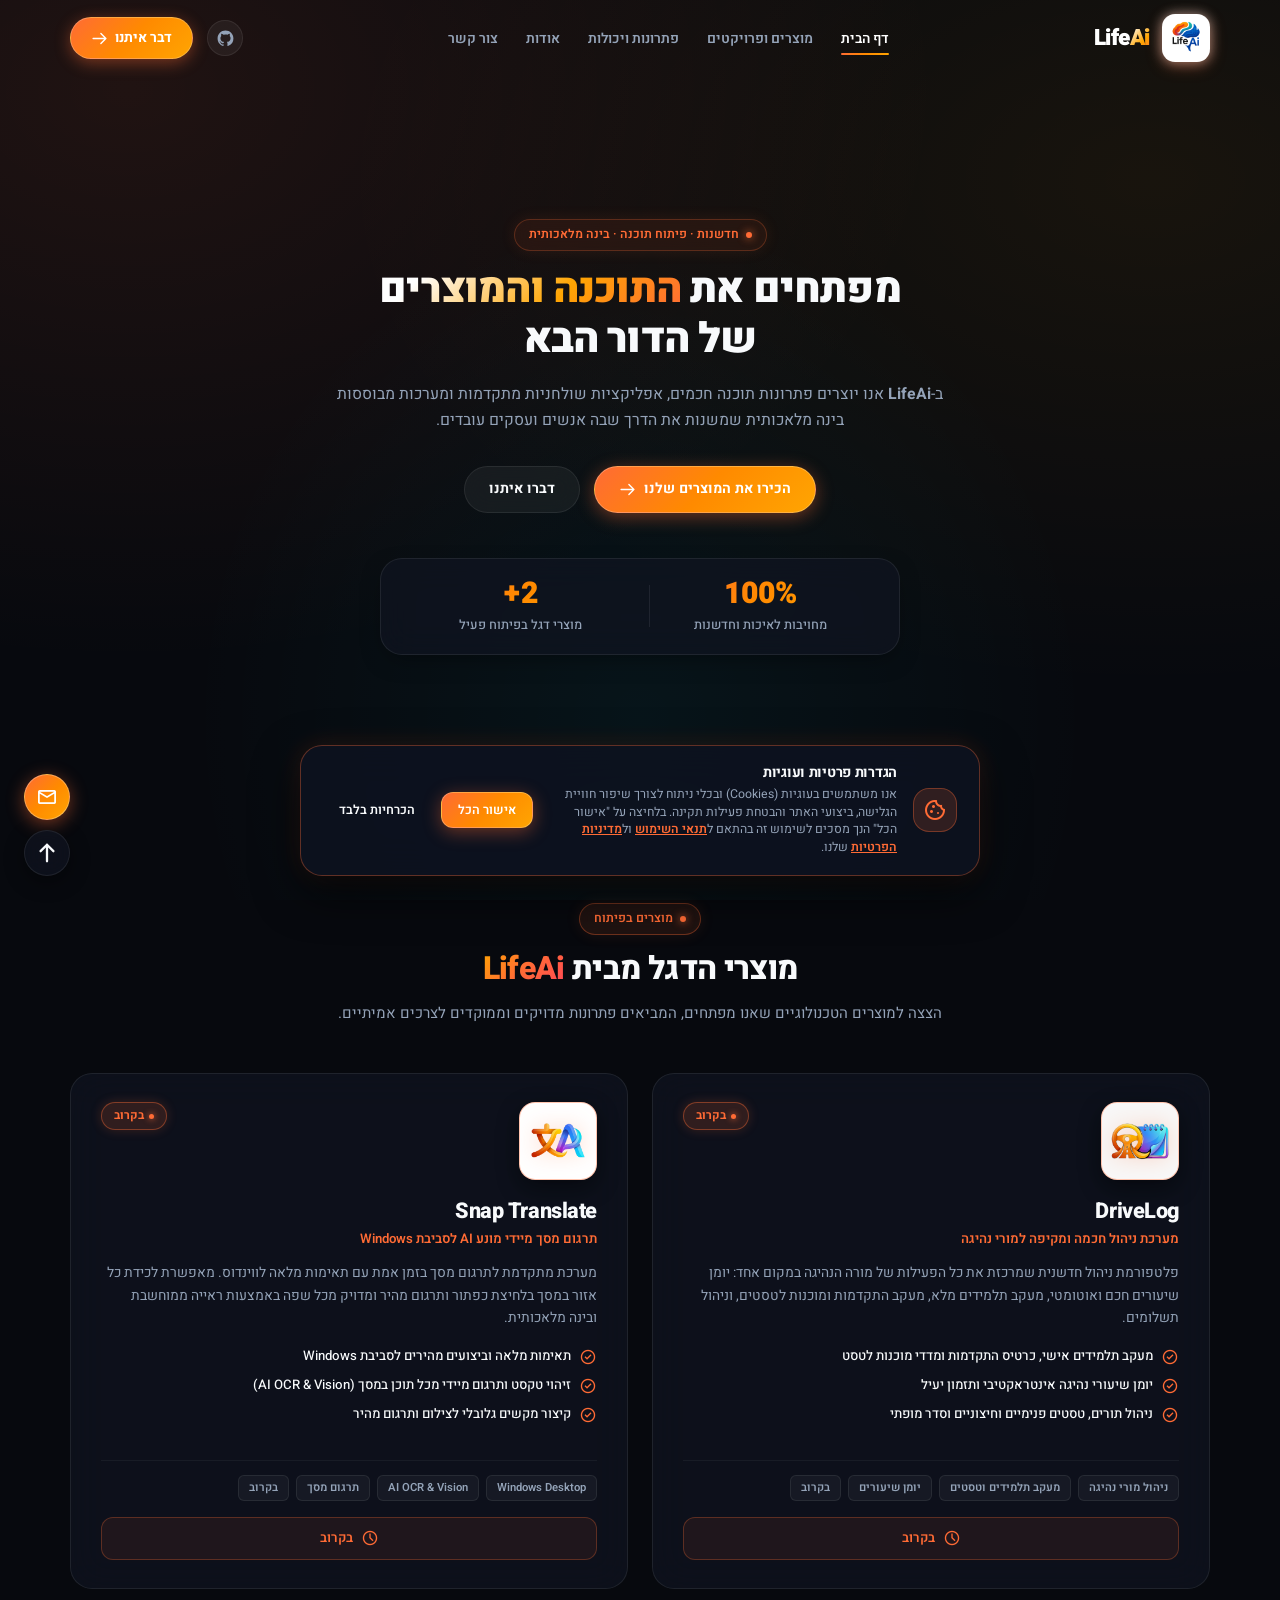
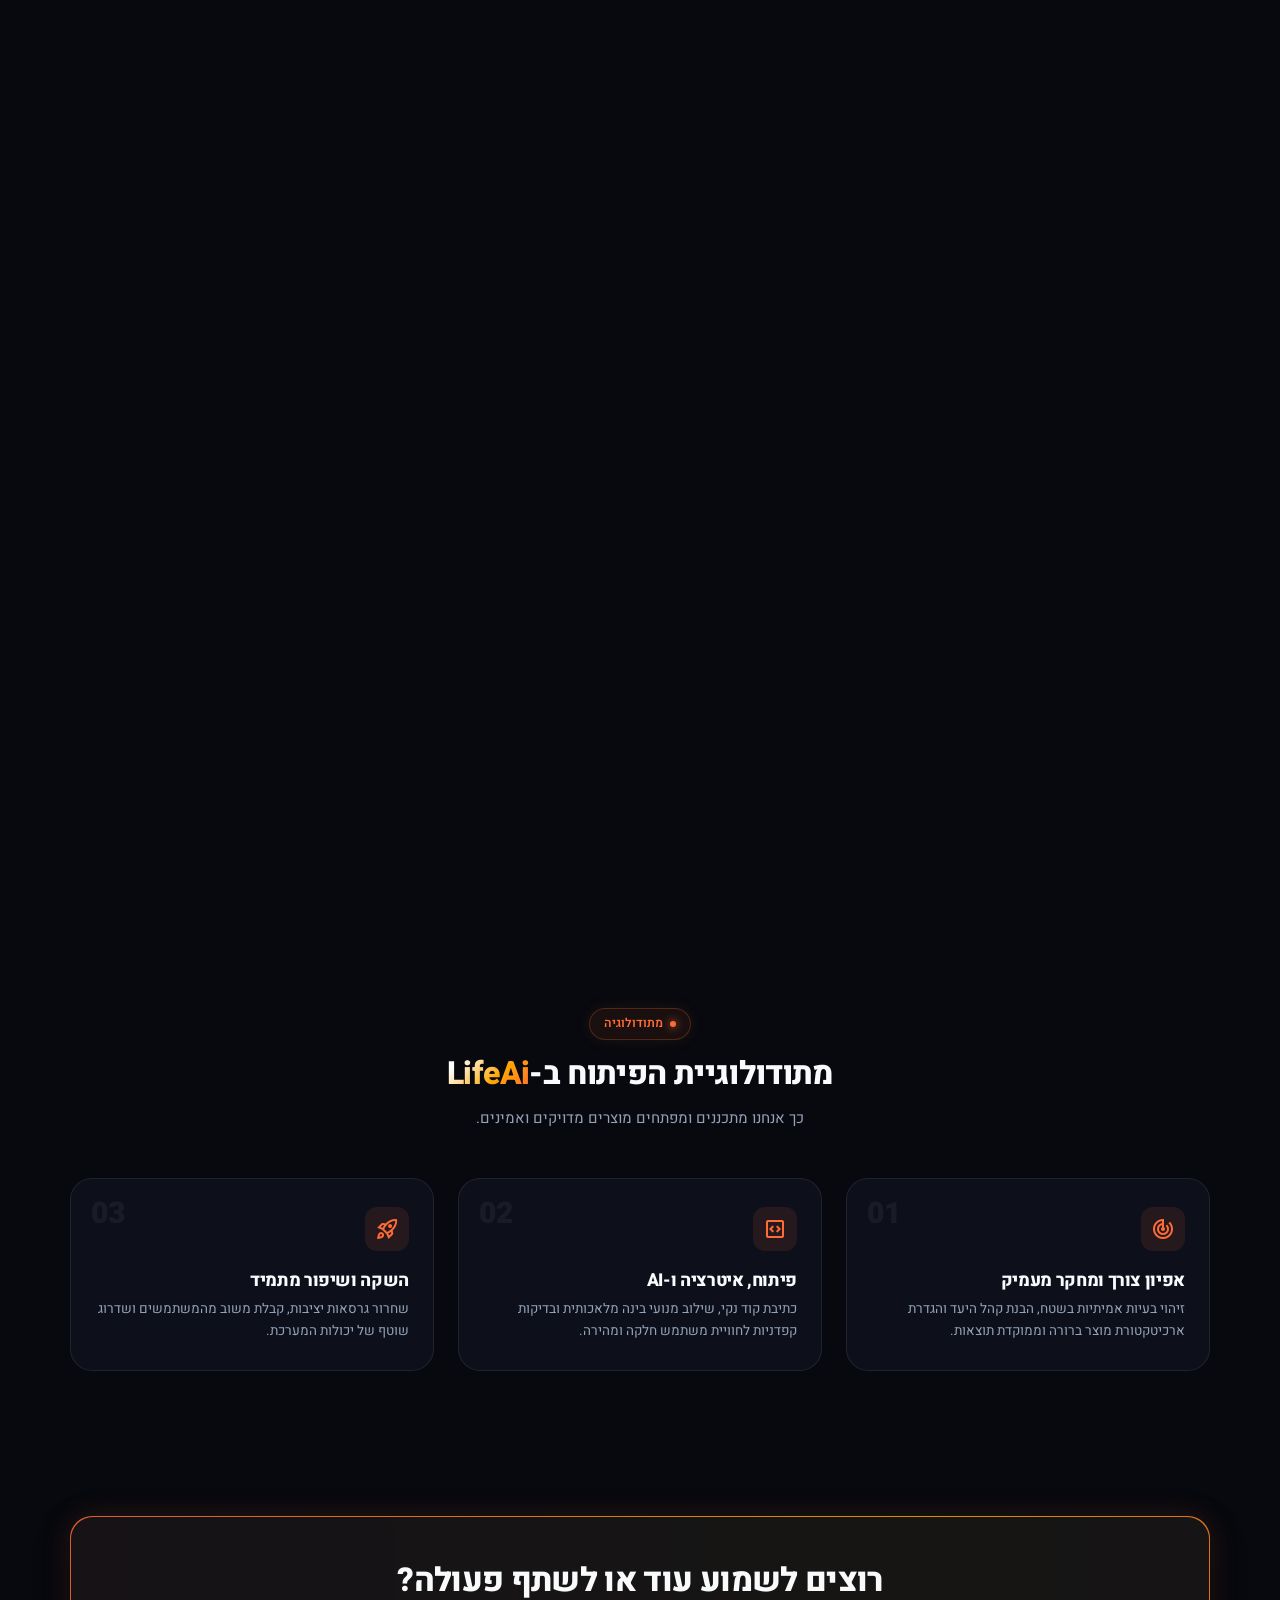
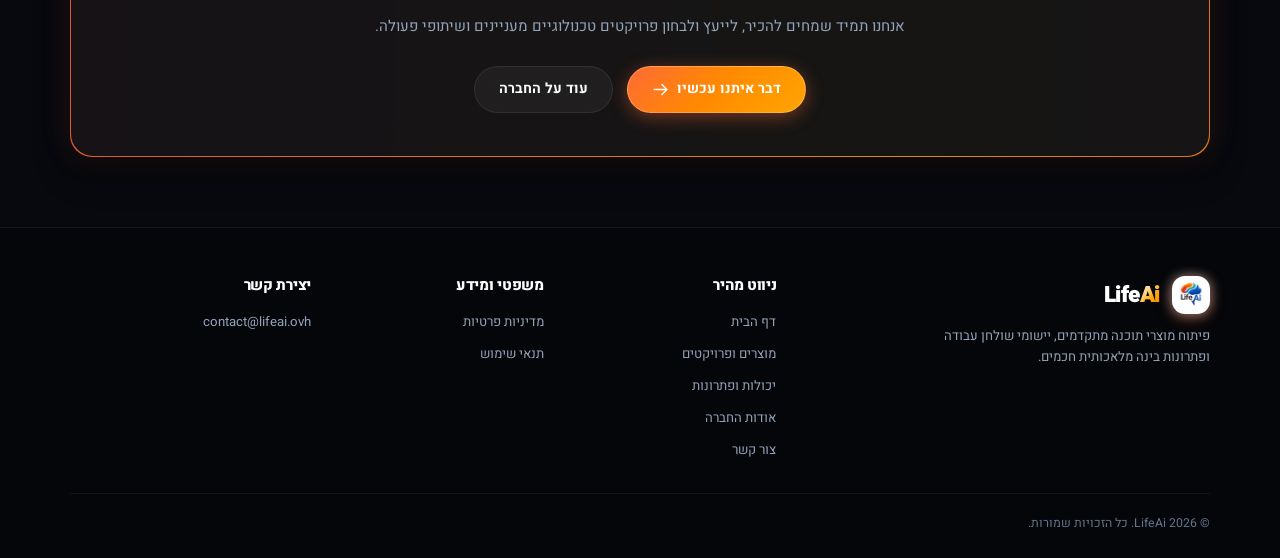
==== commit f8b7d1a5: "Add files via upload" ====
--- a/index.html
+++ b/index.html
@@ -94,7 +94,7 @@
   <header class="site-header">
     <div class="container">
       <nav class="navbar" aria-label="ניווט ראשי">
-        <a href="index.html" class="brand-logo" title="LifeAi - דף הבית">
+        <a href="./" class="brand-logo" title="LifeAi - דף הבית">
           <div class="logo-avatar">
             <img src="images/logo.png" alt="LifeAi Logo" width="40" height="40">
           </div>
@@ -105,8 +105,8 @@
           <li><a href="#hero" class="nav-link active">דף הבית</a></li>
           <li><a href="#projects" class="nav-link">מוצרים ופרויקטים</a></li>
           <li><a href="#solutions" class="nav-link">פתרונות ויכולות</a></li>
-          <li><a href="about.html" class="nav-link">אודות</a></li>
-          <li><a href="contact.html" class="nav-link">צור קשר</a></li>
+          <li><a href="about" class="nav-link">אודות</a></li>
+          <li><a href="contact" class="nav-link">צור קשר</a></li>
         </ul>
 
         <div class="nav-actions">
@@ -115,7 +115,7 @@
               <path fill-rule="evenodd" clip-rule="evenodd" d="M12 2C6.477 2 2 6.484 2 12.017c0 4.425 2.865 8.18 6.839 9.504.5.092.682-.217.682-.483 0-.237-.008-.868-.013-1.703-2.782.605-3.369-1.343-3.369-1.343-.454-1.158-1.11-1.466-1.11-1.466-.908-.62.069-.608.069-.608 1.003.07 1.53 1.032 1.53 1.032.892 1.53 2.341 1.088 2.91.832.092-.647.35-1.088.636-1.338-2.22-.253-4.555-1.113-4.555-4.951 0-1.093.39-1.988 1.029-2.688-.103-.253-.446-1.272.098-2.65 0 0 .84-.27 2.75 1.026A9.564 9.564 0 0112 6.844c.85.004 1.705.115 2.504.337 1.909-1.296 2.747-1.027 2.747-1.027.546 1.379.202 2.398.1 2.651.64.7 1.028 1.595 1.028 2.688 0 3.848-2.339 4.695-4.566 4.943.359.309.678.92.678 1.855 0 1.338-.012 2.419-.012 2.747 0 .268.18.58.688.482A10.019 10.019 0 0022 12.017C22 6.484 17.522 2 12 2z"/>
             </svg>
           </a>
-          <a href="contact.html" class="btn btn-talk">
+          <a href="contact" class="btn btn-talk">
             <span>דבר איתנו</span>
             <svg class="btn-icon" fill="none" viewBox="0 0 24 24" stroke="currentColor">
               <path stroke-linecap="round" stroke-linejoin="round" stroke-width="2" d="M14 5l7 7m0 0l-7 7m7-7H3"/>
@@ -160,7 +160,7 @@
               <path stroke-linecap="round" stroke-linejoin="round" stroke-width="2" d="M14 5l7 7m0 0l-7 7m7-7H3"/>
             </svg>
           </a>
-          <a href="contact.html" class="btn btn-secondary">
+          <a href="contact" class="btn btn-secondary">
             <span>דברו איתנו</span>
           </a>
         </div>
@@ -434,13 +434,13 @@
           <p>אנחנו תמיד שמחים להכיר, לייעץ ולבחון פרויקטים טכנולוגיים מעניינים ושיתופי פעולה.</p>
           
           <div class="cta-buttons">
-            <a href="contact.html" class="btn btn-primary">
+            <a href="contact" class="btn btn-primary">
               <span>דבר איתנו עכשיו</span>
               <svg class="btn-icon" fill="none" viewBox="0 0 24 24" stroke="currentColor">
                 <path stroke-linecap="round" stroke-linejoin="round" stroke-width="2" d="M14 5l7 7m0 0l-7 7m7-7H3"/>
               </svg>
             </a>
-            <a href="about.html" class="btn btn-secondary">
+            <a href="about" class="btn btn-secondary">
               <span>עוד על החברה</span>
             </a>
           </div>
@@ -457,7 +457,7 @@
         
         <!-- Brand Info -->
         <div class="footer-brand">
-          <a href="index.html" class="brand-logo" title="LifeAi">
+          <a href="./" class="brand-logo" title="LifeAi">
             <div class="logo-avatar" style="width: 38px; height: 38px;">
               <img src="images/logo.png" alt="LifeAi Logo" width="34" height="34">
             </div>
@@ -470,11 +470,11 @@
         <div class="footer-column">
           <h4>ניווט מהיר</h4>
           <ul class="footer-links">
-            <li><a href="index.html">דף הבית</a></li>
+            <li><a href="#hero">דף הבית</a></li>
             <li><a href="#projects">מוצרים ופרויקטים</a></li>
             <li><a href="#solutions">יכולות ופתרונות</a></li>
-            <li><a href="about.html">אודות החברה</a></li>
-            <li><a href="contact.html">צור קשר</a></li>
+            <li><a href="about">אודות החברה</a></li>
+            <li><a href="contact">צור קשר</a></li>
           </ul>
         </div>
 
@@ -482,8 +482,8 @@
         <div class="footer-column">
           <h4>משפטי ומידע</h4>
           <ul class="footer-links">
-            <li><a href="privacy.html">מדיניות פרטיות</a></li>
-            <li><a href="terms.html">תנאי שימוש</a></li>
+            <li><a href="privacy">מדיניות פרטיות</a></li>
+            <li><a href="terms">תנאי שימוש</a></li>
           </ul>
         </div>
 
@@ -505,7 +505,7 @@
 
   <!-- Floating Quick Actions -->
   <div class="floating-actions" aria-label="פעולות מהירות">
-    <a href="contact.html" class="float-btn float-contact" title="יצירת קשר" aria-label="יצירת קשר">
+    <a href="contact" class="float-btn float-contact" title="יצירת קשר" aria-label="יצירת קשר">
       <span class="material-symbols-outlined">mail</span>
     </a>
     <button class="float-btn scroll-top" aria-label="חזרה לראש העמוד" title="חזרה לראש העמוד">
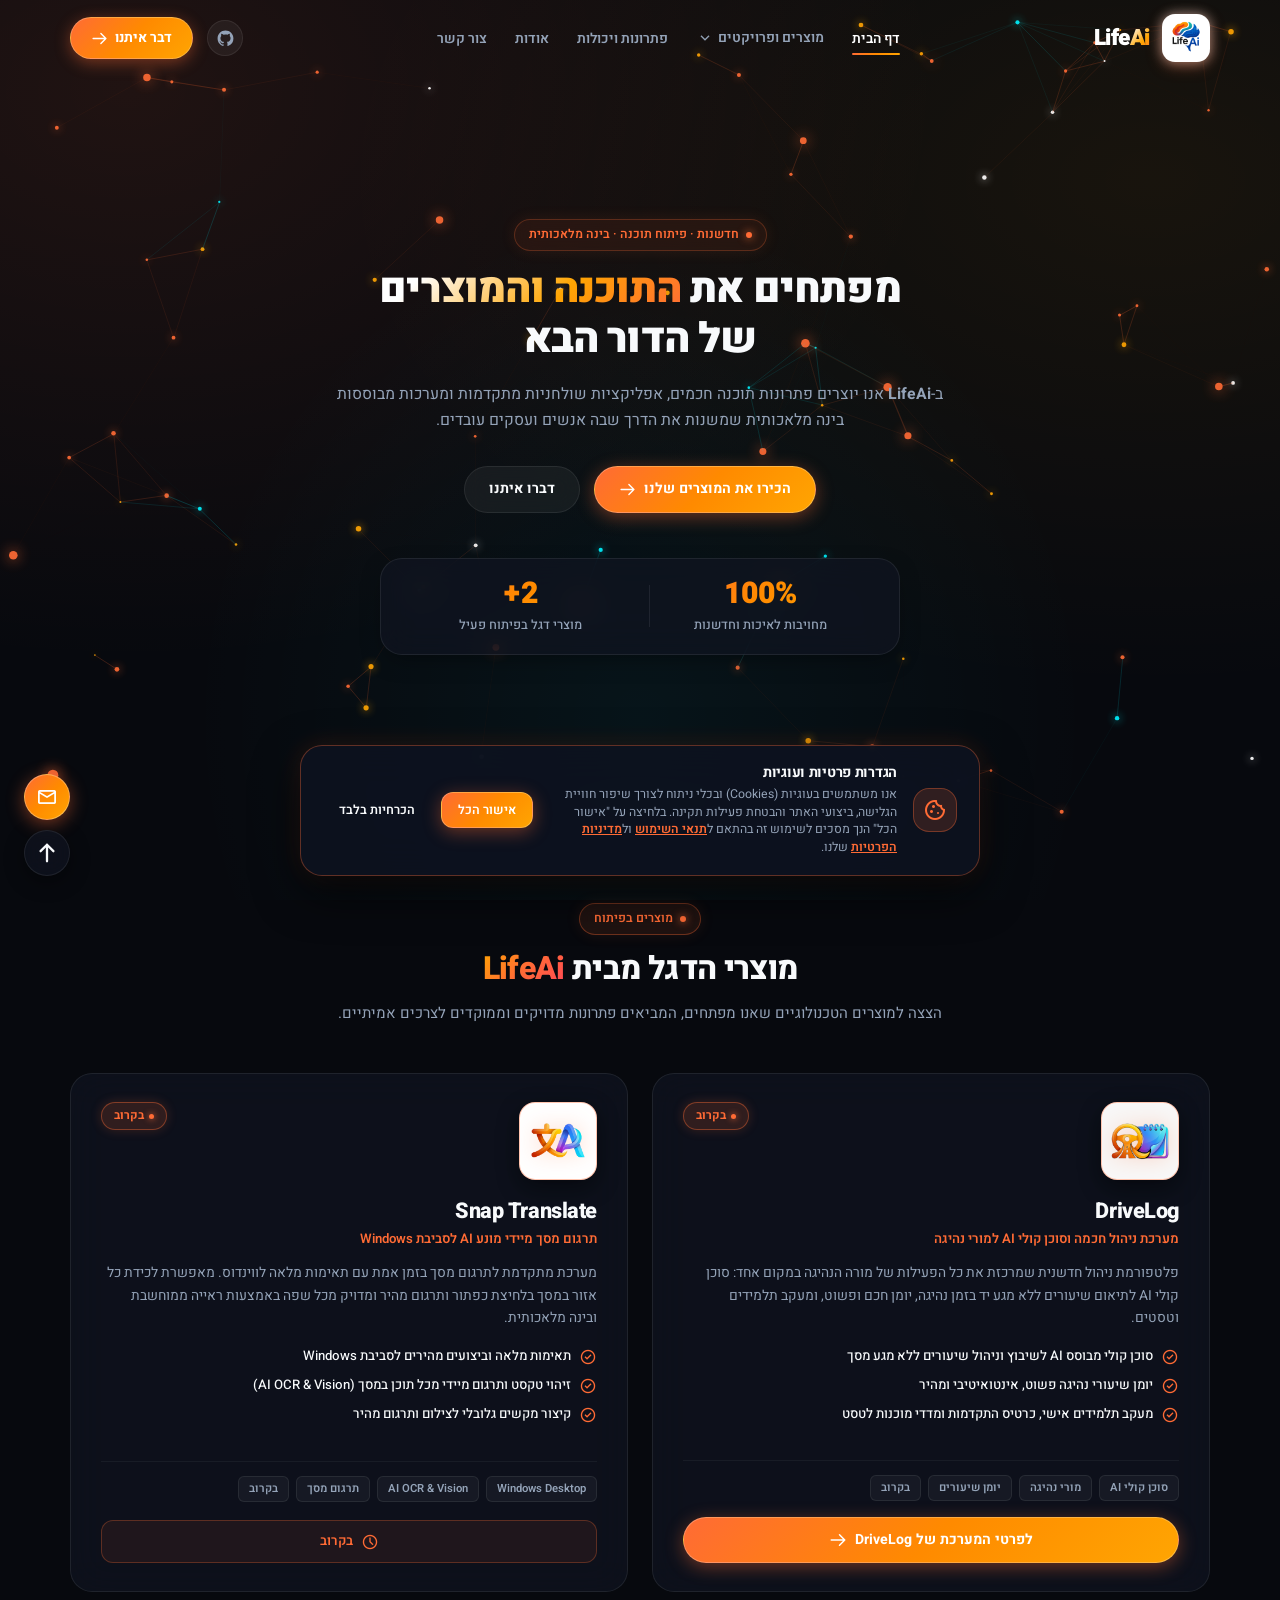
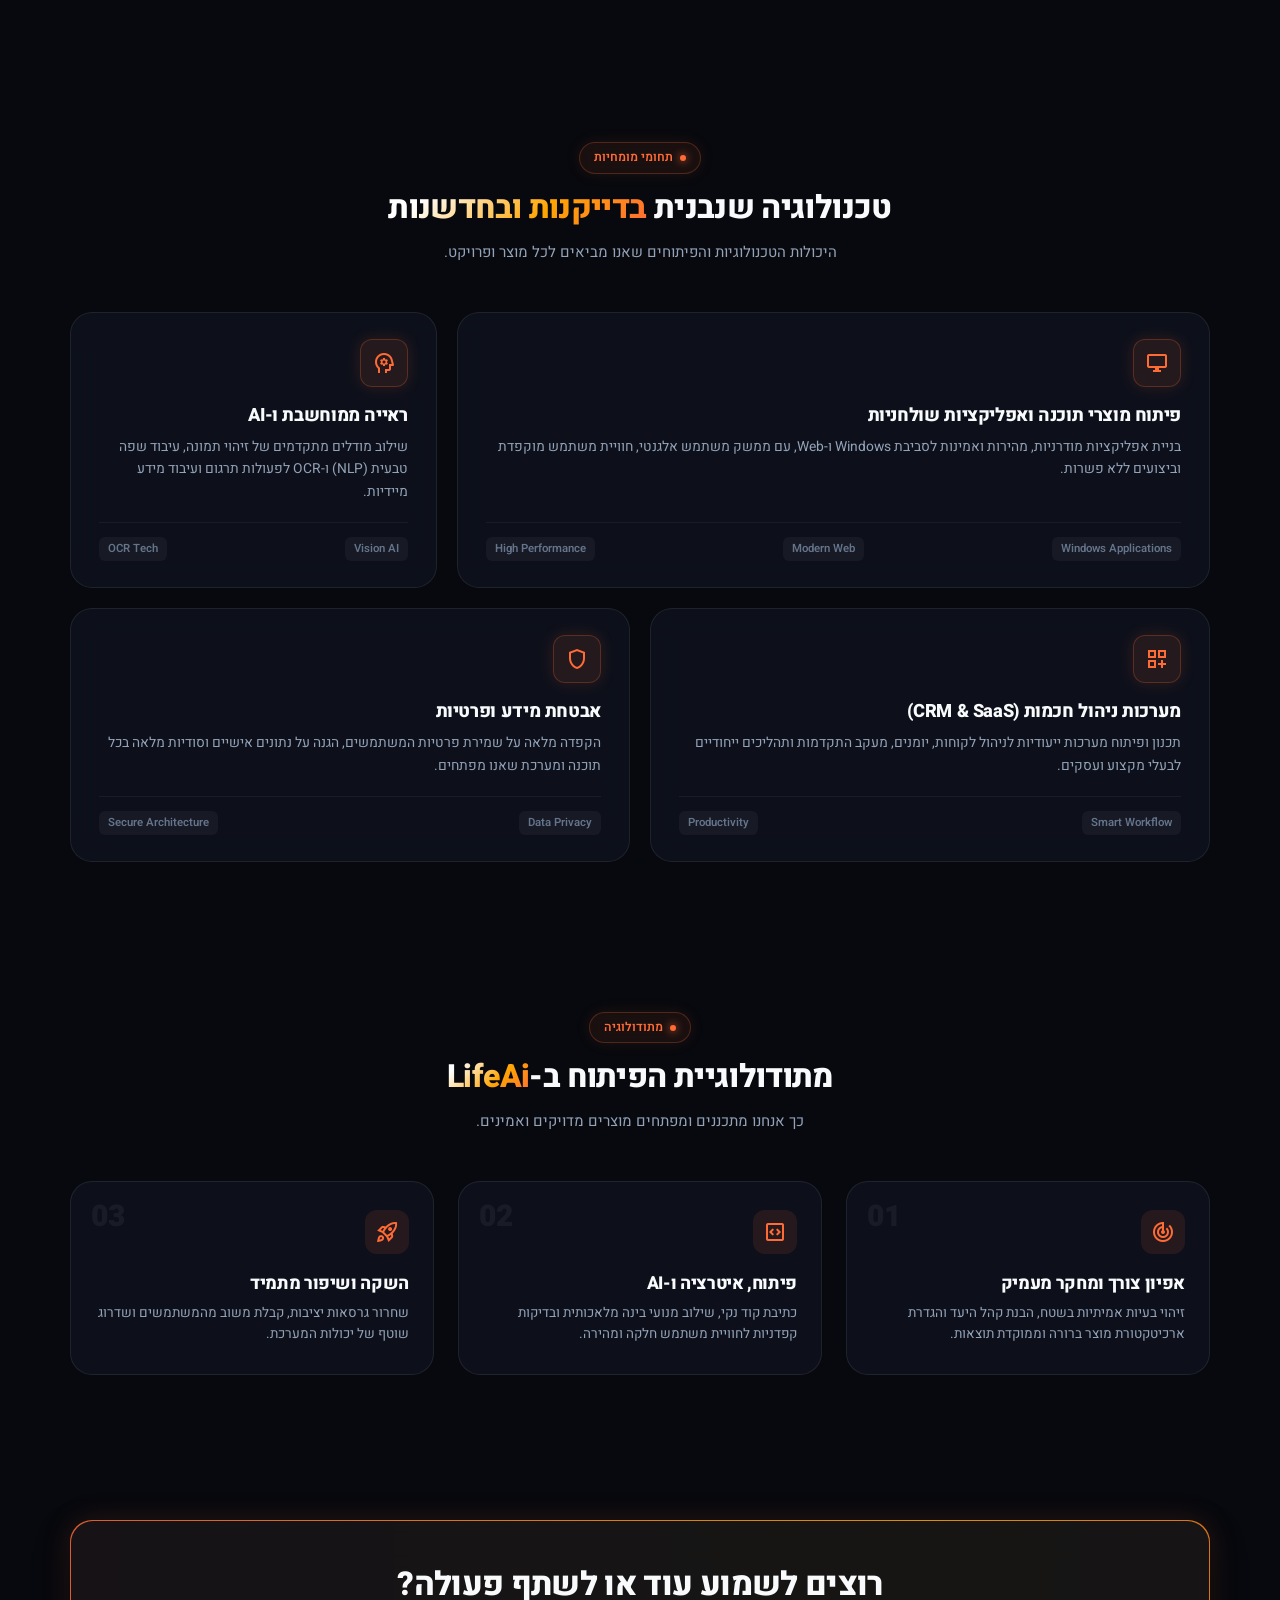
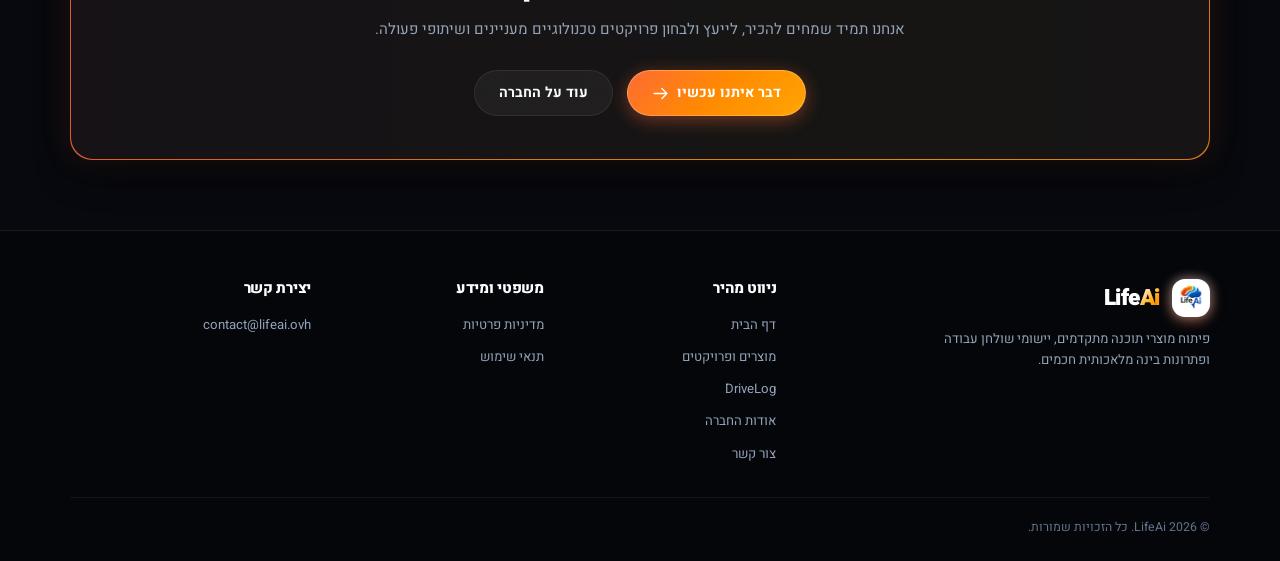
==== commit 5597335d: "Add files via upload הוספת דפי מפת אתר ושיפור SEO והוספת דף יעודי לDriveLog" ====
--- a/index.html
+++ b/index.html
@@ -14,23 +14,28 @@
 
   <title>LifeAi | פיתוח מוצרי תוכנה ובינה מלאכותית</title>
   <meta name="description" content="LifeAi - בית תוכנה ופיתוח פתרונות בינה מלאכותית, מערכות ניהול מתקדמות ואפליקציות חכמות. הכירו את מוצרי הדגל שלנו: DriveLog ו-Snap Translate.">
-  <meta name="keywords" content="LifeAi, DriveLog, Snap Translate, בינה מלאכותית, מורי נהיגה, תרגום מסך, תוכנה, Windows">
+  <meta name="keywords" content="LifeAi, DriveLog, Snap Translate, בינה מלאכותית, פיתוח תוכנה, מורי נהיגה, יומן מורי נהיגה, תרגום מסך, יישומי Windows, סוכן קולי AI">
   <meta name="author" content="LifeAi">
-  <meta name="robots" content="index, follow">
+  <meta name="robots" content="index, follow, max-image-preview:large, max-snippet:-1, max-video-preview:-1">
+  <meta name="theme-color" content="#07090e">
   
   <!-- Open Graph / Social Media -->
   <meta property="og:type" content="website">
   <meta property="og:site_name" content="LifeAi">
-  <meta property="og:title" content="LifeAi | מוצרי תוכנה ובינה מלאכותית">
-  <meta property="og:description" content="פיתוח מוצרי תוכנה חכמים, מערכות ניהול ופתרונות AI מתקדמים. הכירו את DriveLog ו-Snap Translate.">
-  <meta property="og:image" content="images/logo.png">
+  <meta property="og:url" content="https://lifeai.ovh/">
+  <meta property="og:title" content="LifeAi | פיתוח מוצרי תוכנה ובינה מלאכותית">
+  <meta property="og:description" content="פיתוח מוצרי תוכנה חכמים, מערכות ניהול ופתרונות AI מתקדמים. הכירו את מוצרי הדגל שלנו: DriveLog ו-Snap Translate.">
+  <meta property="og:image" content="https://lifeai.ovh/images/logo.png">
+  <meta property="og:image:width" content="512">
+  <meta property="og:image:height" content="512">
+  <meta property="og:image:alt" content="LifeAi Logo">
   <meta property="og:locale" content="he_IL">
 
   <!-- Twitter Card -->
   <meta name="twitter:card" content="summary_large_image">
-  <meta name="twitter:title" content="LifeAi | מוצרי תוכנה ובינה מלאכותית">
+  <meta name="twitter:title" content="LifeAi | פיתוח מוצרי תוכנה ובינה מלאכותית">
   <meta name="twitter:description" content="פיתוח מוצרי תוכנה חכמים ופתרונות AI מתקדמים.">
-  <meta name="twitter:image" content="images/logo.png">
+  <meta name="twitter:image" content="https://lifeai.ovh/images/logo.png">
 
   <link rel="canonical" href="https://lifeai.ovh/">
 
@@ -41,27 +46,60 @@
     "@graph": [
       {
         "@type": "Organization",
+        "@id": "https://lifeai.ovh/#organization",
         "name": "LifeAi",
         "url": "https://lifeai.ovh",
-        "logo": "images/logo.png",
+        "logo": {
+          "@type": "ImageObject",
+          "url": "https://lifeai.ovh/images/logo.png",
+          "width": 512,
+          "height": 512
+        },
+        "email": "contact@lifeai.ovh",
         "sameAs": [
           "https://github.com/LifeAI-Dev"
         ],
         "description": "בית תוכנה ופיתוח פתרונות בינה מלאכותית, מערכות ניהול מתקדמות ואפליקציות חכמות."
       },
       {
+        "@type": "WebSite",
+        "@id": "https://lifeai.ovh/#website",
+        "url": "https://lifeai.ovh",
+        "name": "LifeAi",
+        "description": "פיתוח מוצרי תוכנה ובינה מלאכותית",
+        "publisher": {
+          "@id": "https://lifeai.ovh/#organization"
+        },
+        "inLanguage": "he-IL"
+      },
+      {
         "@type": "SoftwareApplication",
         "name": "DriveLog",
+        "url": "https://lifeai.ovh/drivelog",
         "applicationCategory": "BusinessApplication",
         "operatingSystem": "Web, Windows, Mobile",
-        "description": "מערכת ניהול חכמה למורי נהיגה הכוללת מעקב תלמידים, שיעורים, תשלומים וטסטים."
+        "description": "מערכת ניהול חכמה ומקיפה למורי נהיגה עם סוכן קולי AI לתיאום שיעורים וניהול יומן ללא מגע יד בזמן נהיגה.",
+        "image": "https://lifeai.ovh/images/DriveLog.jpg",
+        "offers": {
+          "@type": "Offer",
+          "price": "0",
+          "priceCurrency": "ILS",
+          "availability": "https://schema.org/PreOrder"
+        }
       },
       {
         "@type": "SoftwareApplication",
         "name": "Snap Translate",
         "applicationCategory": "UtilitiesApplication",
         "operatingSystem": "Windows 10, Windows 11",
-        "description": "תוכנת תרגום מסך חכמה לשולחן העבודה מבוססת AI עם זיהוי אופטי (OCR) ותרגום בזמן אמת."
+        "description": "תוכנת תרגום מסך חכמה לשולחן העבודה מבוססת AI עם זיהוי אופטי (OCR) ותרגום בזמן אמת.",
+        "image": "https://lifeai.ovh/images/Snap%20Translate.png",
+        "offers": {
+          "@type": "Offer",
+          "price": "0",
+          "priceCurrency": "ILS",
+          "availability": "https://schema.org/PreOrder"
+        }
       }
     ]
   }
@@ -73,6 +111,8 @@
 
   <!-- Google Fonts & Google Material Symbols -->
   <link rel="preconnect" href="https://fonts.googleapis.com">
+  <link rel="preconnect" href="https://fonts.gstatic.com" crossorigin>
+  <link rel="dns-prefetch" href="https://fonts.googleapis.com">
   <link rel="preconnect" href="https://fonts.gstatic.com" crossorigin>
   <link href="https://fonts.googleapis.com/css2?family=Heebo:wght@300;400;500;600;700;800;900&family=Plus+Jakarta+Sans:wght@400;600;700;800&family=Fira+Code:wght@400;500&display=swap" rel="stylesheet">
   <link rel="stylesheet" href="https://fonts.googleapis.com/css2?family=Material+Symbols+Outlined:opsz,wght,FILL,GRAD@20..48,100..700,0..1,-50..200" />
@@ -103,7 +143,28 @@
 
         <ul class="nav-links" id="nav-menu">
           <li><a href="#hero" class="nav-link active">דף הבית</a></li>
-          <li><a href="#projects" class="nav-link">מוצרים ופרויקטים</a></li>
+          <li class="nav-item-dropdown">
+            <a href="#projects" class="nav-link dropdown-toggle" aria-haspopup="true" aria-expanded="false">
+              <span>מוצרים ופרויקטים</span>
+              <span class="material-symbols-outlined dropdown-arrow">expand_more</span>
+            </a>
+            <div class="nav-dropdown-menu">
+              <a href="drivelog" class="dropdown-item">
+                <div class="dropdown-item-icon">
+                  <img src="images/DriveLog.jpg" alt="DriveLog Logo" width="32" height="32">
+                </div>
+                <div class="dropdown-item-text">
+                  <span class="dropdown-item-title">DriveLog <span class="badge-mini-soon">בקרוב</span></span>
+                  <span class="dropdown-item-desc">סוכן קולי AI וניהול יומן למורי נהיגה</span>
+                </div>
+              </a>
+              <div class="dropdown-divider"></div>
+              <a href="#projects" class="dropdown-all-link">
+                <span>לכל המוצרים והפרויקטים</span>
+                <span class="material-symbols-outlined" style="font-size: 16px;">arrow_left</span>
+              </a>
+            </div>
+          </li>
           <li><a href="#solutions" class="nav-link">פתרונות ויכולות</a></li>
           <li><a href="about" class="nav-link">אודות</a></li>
           <li><a href="contact" class="nav-link">צור קשר</a></li>
@@ -122,7 +183,7 @@
             </svg>
           </a>
           <button class="menu-toggle" aria-label="פתח תפריט" aria-expanded="false" aria-controls="nav-menu">
-            <svg fill="none" viewBox="0 0 24 24" stroke="currentColor">
+            <svg width="24" height="24" fill="none" viewBox="0 0 24 24" stroke="currentColor">
               <path stroke-linecap="round" stroke-linejoin="round" stroke-width="2" d="M4 6h16M4 12h16M4 18h16"/>
             </svg>
           </button>
@@ -198,7 +259,7 @@
             <div>
               <div class="project-card-header">
                 <div class="project-logo-wrap" style="background: #ffffff; border-color: rgba(255, 107, 53, 0.4); padding: 2px;">
-                  <img src="images/DriveLog.jpg" alt="DriveLog Logo" width="76" height="76" style="border-radius: 12px; width: 100%; height: 100%; object-fit: cover; transform: scale(1.06);">
+                  <img src="images/DriveLog.jpg" alt="DriveLog - סוכן קולי AI וניהול יומן למורי נהיגה" width="76" height="76" loading="lazy" decoding="async" style="border-radius: 12px; width: 100%; height: 100%; object-fit: cover; transform: scale(1.06);">
                 </div>
                 <div class="project-badge-soon">
                   <span class="badge-dot"></span>
@@ -208,40 +269,42 @@
 
               <div class="project-content">
                 <h3>DriveLog</h3>
-                <div class="project-subtitle">מערכת ניהול חכמה ומקיפה למורי נהיגה</div>
+                <div class="project-subtitle">מערכת ניהול חכמה וסוכן קולי AI למורי נהיגה</div>
                 <p class="project-desc">
-                  פלטפורמת ניהול חדשנית שמרכזת את כל הפעילות של מורה הנהיגה במקום אחד: יומן שיעורים חכם ואוטומטי, מעקב תלמידים מלא, מעקב התקדמות ומוכנות לטסטים, וניהול תשלומים.
+                  פלטפורמת ניהול חדשנית שמרכזת את כל הפעילות של מורה הנהיגה במקום אחד: סוכן קולי AI לתיאום שיעורים ללא מגע יד בזמן נהיגה, יומן חכם ופשוט, ומעקב תלמידים וטסטים.
                 </p>
 
                 <ul class="project-features">
+                  <li>
+                    <span class="material-symbols-outlined feat-icon">check_circle</span>
+                    סוכן קולי מבוסס AI לשיבוץ וניהול שיעורים ללא מגע מסך
+                  </li>
+                  <li>
+                    <span class="material-symbols-outlined feat-icon">check_circle</span>
+                    יומן שיעורי נהיגה פשוט, אינטואיטיבי ומהיר
+                  </li>
                   <li>
                     <span class="material-symbols-outlined feat-icon">check_circle</span>
                     מעקב תלמידים אישי, כרטיס התקדמות ומדדי מוכנות לטסט
                   </li>
-                  <li>
-                    <span class="material-symbols-outlined feat-icon">check_circle</span>
-                    יומן שיעורי נהיגה אינטראקטיבי ותזמון יעיל
-                  </li>
-                  <li>
-                    <span class="material-symbols-outlined feat-icon">check_circle</span>
-                    ניהול תורים, טסטים פנימיים וחיצוניים וסדר מופתי
-                  </li>
                 </ul>
               </div>
             </div>
 
             <div class="project-tags">
-              <span class="project-tag">ניהול מורי נהיגה</span>
-              <span class="project-tag">מעקב תלמידים וטסטים</span>
+              <span class="project-tag">סוכן קולי AI</span>
+              <span class="project-tag">מורי נהיגה</span>
               <span class="project-tag">יומן שיעורים</span>
               <span class="project-tag">בקרוב</span>
             </div>
 
             <div class="project-card-footer-action">
-              <div class="btn-soon" aria-disabled="true">
-                <span class="material-symbols-outlined" style="font-size: 18px;">schedule</span>
-                <span>בקרוב</span>
-              </div>
+              <a href="drivelog" class="btn btn-primary" style="width: 100%; justify-content: center; gap: 8px; text-decoration: none; padding: 11px 18px; font-weight: 700;" title="מעבר לעמוד המלא של DriveLog">
+                <span>לפרטי המערכת של DriveLog</span>
+                <svg class="btn-icon" fill="none" viewBox="0 0 24 24" stroke="currentColor" style="width: 18px; height: 18px;">
+                  <path stroke-linecap="round" stroke-linejoin="round" stroke-width="2" d="M14 5l7 7m0 0l-7 7m7-7H3"/>
+                </svg>
+              </a>
             </div>
           </div>
 
@@ -250,7 +313,7 @@
             <div>
               <div class="project-card-header">
                 <div class="project-logo-wrap" style="background: #ffffff; border-color: rgba(255, 107, 53, 0.4); padding: 4px;">
-                  <img src="images/Snap Translate.png" alt="Snap Translate Logo" width="76" height="76" style="border-radius: 12px; width: 100%; height: 100%; object-fit: contain; transform: scale(1.06);">
+                  <img src="images/Snap Translate.png" alt="Snap Translate - תוכנת תרגום מסך AI ל-Windows" width="76" height="76" loading="lazy" decoding="async" style="border-radius: 12px; width: 100%; height: 100%; object-fit: contain; transform: scale(1.06);">
                 </div>
                 <div class="project-badge-soon">
                   <span class="badge-dot"></span>
@@ -459,7 +522,7 @@
         <div class="footer-brand">
           <a href="./" class="brand-logo" title="LifeAi">
             <div class="logo-avatar" style="width: 38px; height: 38px;">
-              <img src="images/logo.png" alt="LifeAi Logo" width="34" height="34">
+              <img src="images/logo.png" alt="LifeAi Logo" width="34" height="34" loading="lazy" decoding="async">
             </div>
             <span class="brand-name" dir="ltr">Life<span class="gradient-text">Ai</span></span>
           </a>
@@ -472,7 +535,7 @@
           <ul class="footer-links">
             <li><a href="#hero">דף הבית</a></li>
             <li><a href="#projects">מוצרים ופרויקטים</a></li>
-            <li><a href="#solutions">יכולות ופתרונות</a></li>
+            <li><a href="drivelog">DriveLog</a></li>
             <li><a href="about">אודות החברה</a></li>
             <li><a href="contact">צור קשר</a></li>
           </ul>
--- a/style.css
+++ b/style.css
@@ -485,6 +485,159 @@
   width: 100%;
 }
 
+/* Navigation Dropdown Menu */
+.nav-item-dropdown {
+  position: relative;
+}
+
+.nav-link.dropdown-toggle {
+  display: inline-flex;
+  align-items: center;
+  gap: 4px;
+  cursor: pointer;
+}
+
+.dropdown-arrow {
+  font-size: 18px;
+  transition: transform var(--transition-fast);
+}
+
+.nav-item-dropdown:hover .dropdown-arrow,
+.nav-item-dropdown.is-open .dropdown-arrow,
+.nav-item-dropdown.active .dropdown-arrow {
+  transform: rotate(180deg);
+}
+
+.nav-dropdown-menu {
+  position: absolute;
+  top: 100%;
+  right: -15px;
+  width: 290px;
+  background: rgba(12, 17, 30, 0.97);
+  backdrop-filter: blur(24px) saturate(180%);
+  -webkit-backdrop-filter: blur(24px) saturate(180%);
+  border: 1px solid rgba(255, 255, 255, 0.14);
+  border-radius: var(--radius-lg);
+  padding: 10px;
+  box-shadow: 0 16px 40px -8px rgba(0, 0, 0, 0.75), 0 0 25px rgba(255, 107, 53, 0.15);
+  opacity: 0;
+  visibility: hidden;
+  transform: translateY(8px);
+  transition: opacity 0.22s cubic-bezier(0.16, 1, 0.3, 1), transform 0.22s cubic-bezier(0.16, 1, 0.3, 1), visibility 0.22s;
+  z-index: 120;
+  pointer-events: none;
+}
+
+/* Invisible hover bridge to prevent menu from closing when moving mouse down */
+.nav-dropdown-menu::before {
+  content: '';
+  position: absolute;
+  top: -14px;
+  left: 0;
+  right: 0;
+  height: 16px;
+  background: transparent;
+}
+
+.nav-item-dropdown:hover .nav-dropdown-menu,
+.nav-item-dropdown:focus-within .nav-dropdown-menu,
+.nav-item-dropdown.is-open .nav-dropdown-menu {
+  opacity: 1;
+  visibility: visible;
+  transform: translateY(4px);
+  pointer-events: auto;
+}
+
+.dropdown-item {
+  display: flex;
+  align-items: center;
+  gap: 12px;
+  padding: 10px 12px;
+  border-radius: var(--radius-md);
+  text-decoration: none;
+  color: var(--text-primary);
+  transition: background var(--transition-fast), transform var(--transition-fast);
+}
+
+.dropdown-item:hover {
+  background: rgba(255, 255, 255, 0.06);
+  transform: translateX(-3px);
+}
+
+.dropdown-item-icon {
+  width: 36px;
+  height: 36px;
+  border-radius: 9px;
+  display: flex;
+  align-items: center;
+  justify-content: center;
+  flex-shrink: 0;
+  border: 1px solid rgba(255, 255, 255, 0.1);
+  background: #ffffff;
+  padding: 2px;
+}
+
+.dropdown-item-icon img {
+  width: 100%;
+  height: 100%;
+  object-fit: cover;
+  border-radius: 7px;
+}
+
+.dropdown-item-text {
+  display: flex;
+  flex-direction: column;
+  gap: 2px;
+}
+
+.dropdown-item-title {
+  font-size: 0.92rem;
+  font-weight: 700;
+  color: #ffffff;
+  display: flex;
+  align-items: center;
+  gap: 6px;
+}
+
+.badge-mini-soon {
+  font-size: 0.68rem;
+  font-weight: 600;
+  padding: 1px 6px;
+  background: rgba(255, 107, 53, 0.15);
+  border: 1px solid rgba(255, 107, 53, 0.35);
+  border-radius: var(--radius-full);
+  color: var(--accent-orange);
+}
+
+.dropdown-item-desc {
+  font-size: 0.76rem;
+  color: var(--text-muted);
+  line-height: 1.35;
+}
+
+.dropdown-divider {
+  height: 1px;
+  background: rgba(255, 255, 255, 0.08);
+  margin: 6px 0;
+}
+
+.dropdown-all-link {
+  display: flex;
+  align-items: center;
+  justify-content: space-between;
+  padding: 8px 12px;
+  font-size: 0.82rem;
+  font-weight: 600;
+  color: var(--accent-orange);
+  text-decoration: none;
+  border-radius: var(--radius-sm);
+  transition: background var(--transition-fast);
+}
+
+.dropdown-all-link:hover {
+  background: rgba(255, 107, 53, 0.1);
+}
+
 .nav-actions {
   display: flex;
   align-items: center;
@@ -493,10 +646,36 @@
 
 .menu-toggle {
   display: none;
-  background: transparent;
+  align-items: center;
+  justify-content: center;
+  width: 42px;
+  height: 42px;
+  background: rgba(255, 255, 255, 0.08);
+  border: 1px solid rgba(255, 255, 255, 0.16);
+  border-radius: var(--radius-md);
+  color: #ffffff;
   cursor: pointer;
-  padding: 6px;
-  color: #ffffff;
+  padding: 0;
+  transition: all var(--transition-fast);
+  flex-shrink: 0;
+  z-index: 110;
+}
+
+.menu-toggle svg {
+  width: 24px;
+  height: 24px;
+  stroke: currentColor;
+  stroke-width: 2.2;
+  display: block;
+}
+
+.menu-toggle:hover,
+.menu-toggle:focus-visible,
+.menu-toggle[aria-expanded="true"] {
+  background: rgba(255, 107, 53, 0.2);
+  border-color: var(--accent-orange);
+  color: var(--accent-orange);
+  box-shadow: 0 0 16px rgba(255, 107, 53, 0.35);
 }
 
 .nav-social-btn {
@@ -1747,9 +1926,27 @@
     opacity: 1;
     visibility: visible;
   }
+
+  .nav-item-dropdown {
+    width: 100%;
+    text-align: center;
+  }
+
+  .nav-dropdown-menu {
+    position: static;
+    width: 100%;
+    transform: none;
+    opacity: 1;
+    visibility: visible;
+    background: rgba(255, 255, 255, 0.04);
+    border: 1px solid rgba(255, 255, 255, 0.08);
+    box-shadow: none;
+    margin-top: 6px;
+    pointer-events: auto;
+  }
   
   .menu-toggle {
-    display: block;
+    display: inline-flex !important;
   }
   
   .nav-actions .btn-talk {
@@ -1791,3 +1988,503 @@
     padding: 22px;
   }
 }
+
+/* ==========================================================================
+   DriveLog Dedicated Page - 2026 Liquid Glassmorphism Design System
+   Dual Spectrum: Amber-Orange (Steering/Road) + Electric Cyan (Smart Calendar)
+   ========================================================================== */
+
+:root {
+  --drivelog-amber: #ff8a00;
+  --drivelog-orange: #ff6b35;
+  --drivelog-gold: #ffa502;
+  --drivelog-cyan: #00f2fe;
+  --drivelog-blue: #3b82f6;
+  --drivelog-purple: #8b5cf6;
+  
+  --drivelog-grad: linear-gradient(135deg, #ff8a00 0%, #ff6b35 30%, #3b82f6 75%, #00f2fe 100%);
+  --drivelog-grad-amber: linear-gradient(135deg, #ffa502 0%, #ff8a00 50%, #ff6b35 100%);
+  --drivelog-grad-cyan: linear-gradient(135deg, #00f2fe 0%, #3b82f6 60%, #8b5cf6 100%);
+  
+  --liquid-glass-bg: rgba(14, 21, 36, 0.58);
+  --liquid-glass-bg-hover: rgba(20, 29, 48, 0.75);
+  --liquid-glass-border: rgba(255, 255, 255, 0.12);
+  --liquid-glass-border-hover: rgba(255, 138, 0, 0.4);
+  --liquid-glass-highlight: rgba(255, 255, 255, 0.24);
+  
+  --shadow-liquid-glass: 0 16px 40px -10px rgba(0, 0, 0, 0.65), 0 0 1px 1px rgba(255, 255, 255, 0.08) inset;
+  --shadow-liquid-hover: 0 24px 50px -12px rgba(0, 0, 0, 0.8), 0 0 30px rgba(255, 138, 0, 0.22);
+/* DriveLog Page Wrapper & Spacing */
+.drivelog-page-wrapper {
+  padding-top: calc(var(--header-height) + 36px);
+  padding-bottom: 70px;
+}
+
+/* 2026 Liquid Glass Hero Container */
+.liquid-glass-hero {
+  position: relative;
+  background: var(--liquid-glass-bg);
+  backdrop-filter: blur(28px) saturate(180%);
+  -webkit-backdrop-filter: blur(28px) saturate(180%);
+  border: 1px solid var(--liquid-glass-border);
+  border-radius: var(--radius-xl);
+  padding: 44px 38px;
+  box-shadow: var(--shadow-liquid-glass);
+  overflow: hidden;
+  margin-bottom: 45px;
+}
+
+.liquid-glass-hero::before {
+  content: '';
+  position: absolute;
+  top: 0;
+  left: 0;
+  right: 0;
+  height: 1px;
+  background: linear-gradient(90deg, transparent, var(--liquid-glass-highlight), transparent);
+  pointer-events: none;
+}
+
+.liquid-glass-hero::after {
+  content: '';
+  position: absolute;
+  width: 380px;
+  height: 380px;
+  background: radial-gradient(circle, rgba(255, 138, 0, 0.16) 0%, rgba(0, 242, 254, 0.12) 50%, transparent 70%);
+  top: -100px;
+  left: -80px;
+  border-radius: 50%;
+  filter: blur(50px);
+  pointer-events: none;
+  z-index: 0;
+}
+
+.liquid-hero-grid {
+  position: relative;
+  z-index: 1;
+  display: grid;
+  grid-template-columns: 1.2fr 0.8fr;
+  gap: 36px;
+  align-items: center;
+}
+
+/* Prominent DriveLog Brand Styling */
+.drivelog-brand-pill {
+  display: inline-flex;
+  align-items: center;
+  gap: 12px;
+  background: rgba(255, 255, 255, 0.04);
+  backdrop-filter: blur(16px);
+  -webkit-backdrop-filter: blur(16px);
+  border: 1px solid rgba(255, 255, 255, 0.12);
+  border-radius: var(--radius-full);
+  padding: 6px 18px 6px 10px;
+  margin-bottom: 18px;
+  box-shadow: 0 4px 20px rgba(0, 0, 0, 0.3);
+}
+
+.drivelog-brand-pill img {
+  border-radius: 8px;
+  box-shadow: 0 0 12px rgba(255, 138, 0, 0.35);
+  background: #ffffff;
+}
+
+.drivelog-brand-title-text {
+  font-family: 'Plus Jakarta Sans', sans-serif;
+  font-size: 1.25rem;
+  font-weight: 800;
+  letter-spacing: -0.3px;
+  color: #ffffff;
+}
+
+.drivelog-hero-brand-name {
+  font-family: 'Plus Jakarta Sans', var(--font-main);
+  font-size: clamp(2.6rem, 5.8vw, 4rem);
+  font-weight: 900;
+  letter-spacing: -1px;
+  line-height: 1.08;
+  display: block;
+  margin-bottom: 8px;
+  text-shadow: 0 0 35px rgba(255, 138, 0, 0.3);
+}
+
+.drivelog-hero-slogan {
+  display: block;
+  font-size: clamp(1.35rem, 2.7vw, 1.85rem);
+  font-weight: 800;
+  line-height: 1.35;
+  color: var(--text-primary);
+  margin-bottom: 18px;
+}
+
+.hero-actions {
+  display: flex;
+  align-items: center;
+  gap: 14px;
+  flex-wrap: wrap;
+}
+
+.hero-actions .btn-soon,
+.liquid-cta-actions .btn-soon {
+  width: auto;
+  min-width: 140px;
+  display: inline-flex;
+}
+
+
+/* Logo Glass Floating Frame */
+.liquid-logo-frame {
+  position: relative;
+  display: flex;
+  align-items: center;
+  justify-content: center;
+  width: 220px;
+  height: 220px;
+  margin: 0 auto;
+  background: rgba(255, 255, 255, 0.03);
+  backdrop-filter: blur(20px);
+  -webkit-backdrop-filter: blur(20px);
+  border: 1px solid rgba(255, 255, 255, 0.16);
+  border-radius: 32px;
+  box-shadow: 0 20px 50px rgba(0, 0, 0, 0.6),
+              0 0 35px rgba(255, 138, 0, 0.25),
+              0 0 35px rgba(0, 242, 254, 0.2);
+  padding: 16px;
+  transition: transform var(--transition-normal), box-shadow var(--transition-normal);
+}
+
+.liquid-logo-frame:hover {
+  transform: translateY(-4px) scale(1.02);
+  box-shadow: 0 28px 60px rgba(0, 0, 0, 0.75),
+              0 0 45px rgba(255, 138, 0, 0.35),
+              0 0 45px rgba(0, 242, 254, 0.3);
+}
+
+.liquid-logo-frame img {
+  width: 100%;
+  height: 100%;
+  object-fit: cover;
+  border-radius: 22px;
+  background: #ffffff;
+}
+
+.liquid-logo-aura {
+  position: absolute;
+  inset: -12px;
+  border-radius: 40px;
+  background: var(--drivelog-grad);
+  opacity: 0.25;
+  filter: blur(16px);
+  z-index: -1;
+  animation: pulseAura 4s ease-in-out infinite alternate;
+}
+
+@keyframes pulseAura {
+  0% { opacity: 0.2; transform: scale(0.97); }
+  100% { opacity: 0.38; transform: scale(1.03); }
+}
+
+/* 2026 Liquid Glass Badges & Tags */
+.liquid-glass-badge {
+  display: inline-flex;
+  align-items: center;
+  gap: 8px;
+  padding: 6px 14px;
+  background: rgba(255, 255, 255, 0.05);
+  backdrop-filter: blur(14px);
+  -webkit-backdrop-filter: blur(14px);
+  border: 1px solid rgba(255, 255, 255, 0.12);
+  border-radius: var(--radius-full);
+  font-size: 0.82rem;
+  font-weight: 600;
+  color: var(--text-primary);
+  margin-bottom: 16px;
+}
+
+.liquid-glass-badge .badge-dot-amber {
+  width: 8px;
+  height: 8px;
+  border-radius: 50%;
+  background: var(--drivelog-amber);
+  box-shadow: 0 0 10px var(--drivelog-amber);
+}
+
+.liquid-glass-badge .badge-dot-cyan {
+  width: 8px;
+  height: 8px;
+  border-radius: 50%;
+  background: var(--drivelog-cyan);
+  box-shadow: 0 0 10px var(--drivelog-cyan);
+}
+
+/* Liquid Gradient Text */
+.gradient-drivelog {
+  background: linear-gradient(135deg, #ff8a00 0%, #ffa502 40%, #00f2fe 100%);
+  -webkit-background-clip: text;
+  -webkit-text-fill-color: transparent;
+  background-clip: text;
+}
+
+/* 2026 Liquid Glass Cards */
+.liquid-glass-card {
+  position: relative;
+  background: var(--liquid-glass-bg);
+  backdrop-filter: blur(24px) saturate(170%);
+  -webkit-backdrop-filter: blur(24px) saturate(170%);
+  border: 1px solid var(--liquid-glass-border);
+  border-radius: var(--radius-lg);
+  padding: 30px 26px;
+  box-shadow: var(--shadow-liquid-glass);
+  transition: transform var(--transition-normal), border-color var(--transition-normal), box-shadow var(--transition-normal), background var(--transition-normal);
+  overflow: hidden;
+  display: flex;
+  flex-direction: column;
+  height: 100%;
+}
+
+.liquid-glass-card::before {
+  content: '';
+  position: absolute;
+  top: 0;
+  left: 0;
+  right: 0;
+  height: 1px;
+  background: linear-gradient(90deg, transparent, rgba(255, 255, 255, 0.2), transparent);
+  pointer-events: none;
+}
+
+.liquid-glass-card:hover {
+  transform: translateY(-5px);
+  background: var(--liquid-glass-bg-hover);
+  border-color: var(--liquid-glass-border-hover);
+  box-shadow: var(--shadow-liquid-hover);
+}
+
+.liquid-card-icon {
+  width: 52px;
+  height: 52px;
+  border-radius: 14px;
+  display: flex;
+  align-items: center;
+  justify-content: center;
+  margin-bottom: 20px;
+  background: rgba(255, 138, 0, 0.1);
+  border: 1px solid rgba(255, 138, 0, 0.25);
+  color: var(--drivelog-amber);
+  box-shadow: 0 0 20px rgba(255, 138, 0, 0.15);
+  transition: transform var(--transition-normal), box-shadow var(--transition-normal);
+}
+
+.liquid-card-icon.cyan-theme {
+  background: rgba(0, 242, 254, 0.1);
+  border-color: rgba(0, 242, 254, 0.25);
+  color: var(--drivelog-cyan);
+  box-shadow: 0 0 20px rgba(0, 242, 254, 0.15);
+}
+
+.liquid-glass-card:hover .liquid-card-icon {
+  transform: scale(1.08);
+  box-shadow: 0 0 28px rgba(255, 138, 0, 0.3);
+}
+
+.liquid-glass-card:hover .liquid-card-icon.cyan-theme {
+  box-shadow: 0 0 28px rgba(0, 242, 254, 0.3);
+}
+
+.liquid-glass-card h3 {
+  font-size: 1.25rem;
+  font-weight: 700;
+  color: var(--text-primary);
+  margin-bottom: 12px;
+}
+
+.liquid-glass-card p {
+  color: var(--text-secondary);
+  font-size: 0.93rem;
+  line-height: 1.65;
+  margin-bottom: 0;
+}
+
+/* Road Safety & Voice AI Dual Comparison */
+.liquid-problem-solution-grid {
+  display: grid;
+  grid-template-columns: 1fr 1fr;
+  gap: 24px;
+  margin: 35px 0;
+}
+
+.liquid-danger-card {
+  background: rgba(36, 12, 16, 0.55);
+  backdrop-filter: blur(24px);
+  -webkit-backdrop-filter: blur(24px);
+  border: 1px solid rgba(255, 71, 87, 0.25);
+  border-radius: var(--radius-lg);
+  padding: 30px;
+  position: relative;
+  overflow: hidden;
+}
+
+.liquid-danger-card::before {
+  content: '';
+  position: absolute;
+  top: 0;
+  left: 0;
+  right: 0;
+  height: 2px;
+  background: linear-gradient(90deg, transparent, #ff4757, transparent);
+}
+
+.liquid-solution-card {
+  background: rgba(10, 28, 38, 0.55);
+  backdrop-filter: blur(24px);
+  -webkit-backdrop-filter: blur(24px);
+  border: 1px solid rgba(0, 242, 254, 0.25);
+  border-radius: var(--radius-lg);
+  padding: 30px;
+  position: relative;
+  overflow: hidden;
+}
+
+.liquid-solution-card::before {
+  content: '';
+  position: absolute;
+  top: 0;
+  left: 0;
+  right: 0;
+  height: 2px;
+  background: linear-gradient(90deg, transparent, #00f2fe, #ff8a00, transparent);
+}
+
+.liquid-voice-quote {
+  margin-top: 16px;
+  padding: 14px 18px;
+  background: rgba(0, 242, 254, 0.06);
+  border-right: 3px solid var(--drivelog-cyan);
+  border-radius: var(--radius-sm);
+  font-size: 0.92rem;
+  color: #e0f2fe;
+  font-style: italic;
+}
+
+/* 3-Step Process Cards */
+.liquid-steps-grid {
+  display: grid;
+  grid-template-columns: repeat(3, 1fr);
+  gap: 20px;
+  margin: 35px 0;
+}
+
+.liquid-step-card {
+  position: relative;
+  background: var(--liquid-glass-bg);
+  backdrop-filter: blur(22px);
+  -webkit-backdrop-filter: blur(22px);
+  border: 1px solid var(--liquid-glass-border);
+  border-radius: var(--radius-lg);
+  padding: 26px 22px;
+  transition: transform var(--transition-normal), border-color var(--transition-normal);
+}
+
+.liquid-step-card:hover {
+  transform: translateY(-4px);
+  border-color: rgba(0, 242, 254, 0.35);
+}
+
+.liquid-step-number {
+  display: inline-flex;
+  align-items: center;
+  justify-content: center;
+  width: 36px;
+  height: 36px;
+  border-radius: 50%;
+  background: var(--drivelog-grad-amber);
+  color: #07090e;
+  font-weight: 800;
+  font-family: var(--font-mono);
+  font-size: 1rem;
+  margin-bottom: 14px;
+  box-shadow: 0 0 16px rgba(255, 138, 0, 0.35);
+}
+
+.liquid-step-card:nth-child(2) .liquid-step-number {
+  background: var(--drivelog-grad-cyan);
+  box-shadow: 0 0 16px rgba(0, 242, 254, 0.35);
+}
+
+.liquid-step-card:nth-child(3) .liquid-step-number {
+  background: linear-gradient(135deg, #00f2fe, #ff8a00);
+  box-shadow: 0 0 16px rgba(255, 138, 0, 0.35);
+}
+
+/* Liquid CTA Box */
+.liquid-cta-box {
+  position: relative;
+  background: linear-gradient(135deg, rgba(20, 28, 48, 0.75) 0%, rgba(12, 17, 29, 0.85) 100%);
+  backdrop-filter: blur(28px);
+  -webkit-backdrop-filter: blur(28px);
+  border: 1px solid rgba(255, 138, 0, 0.3);
+  border-radius: var(--radius-xl);
+  padding: 45px 35px;
+  text-align: center;
+  box-shadow: 0 20px 50px rgba(0, 0, 0, 0.6), 0 0 35px rgba(255, 138, 0, 0.15);
+  overflow: hidden;
+  margin: 50px 0;
+}
+
+.liquid-cta-box::before {
+  content: '';
+  position: absolute;
+  top: 0;
+  left: 0;
+  right: 0;
+  height: 2px;
+  background: var(--drivelog-grad);
+}
+
+.liquid-cta-box h2 {
+  font-size: 2rem;
+  font-weight: 800;
+  margin-bottom: 12px;
+}
+
+.liquid-cta-box p {
+  max-width: 640px;
+  margin: 0 auto 26px auto;
+  color: var(--text-secondary);
+  font-size: 1.05rem;
+}
+
+.liquid-cta-actions {
+  display: flex;
+  align-items: center;
+  justify-content: center;
+  gap: 16px;
+  flex-wrap: wrap;
+}
+
+/* Responsive Rules for DriveLog Liquid Glass */
+@media (max-width: 900px) {
+  .liquid-hero-grid {
+    grid-template-columns: 1fr;
+    text-align: center;
+    gap: 28px;
+  }
+  
+  .liquid-logo-frame {
+    width: 170px;
+    height: 170px;
+  }
+  
+  .liquid-problem-solution-grid {
+    grid-template-columns: 1fr;
+  }
+  
+  .liquid-steps-grid {
+    grid-template-columns: 1fr;
+  }
+  
+  .liquid-glass-hero {
+    padding: 32px 20px;
+  }
+}
+
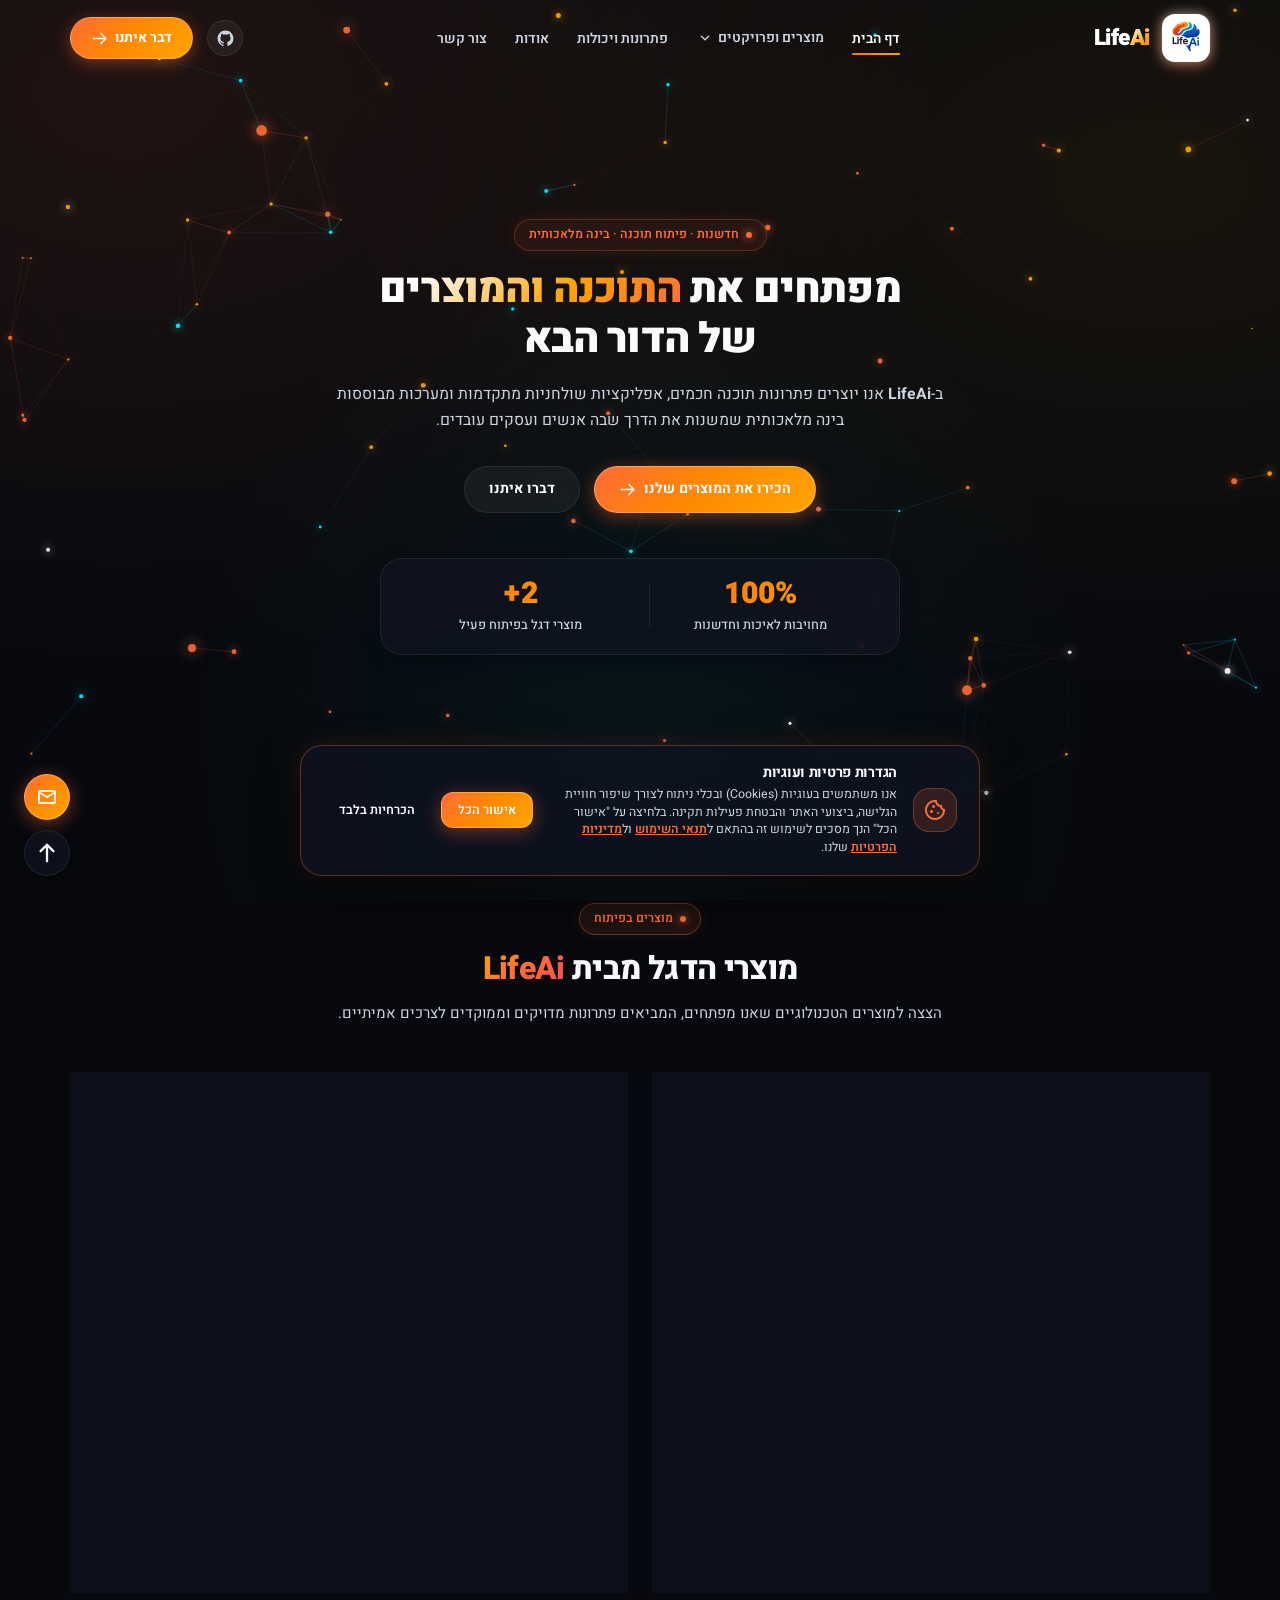
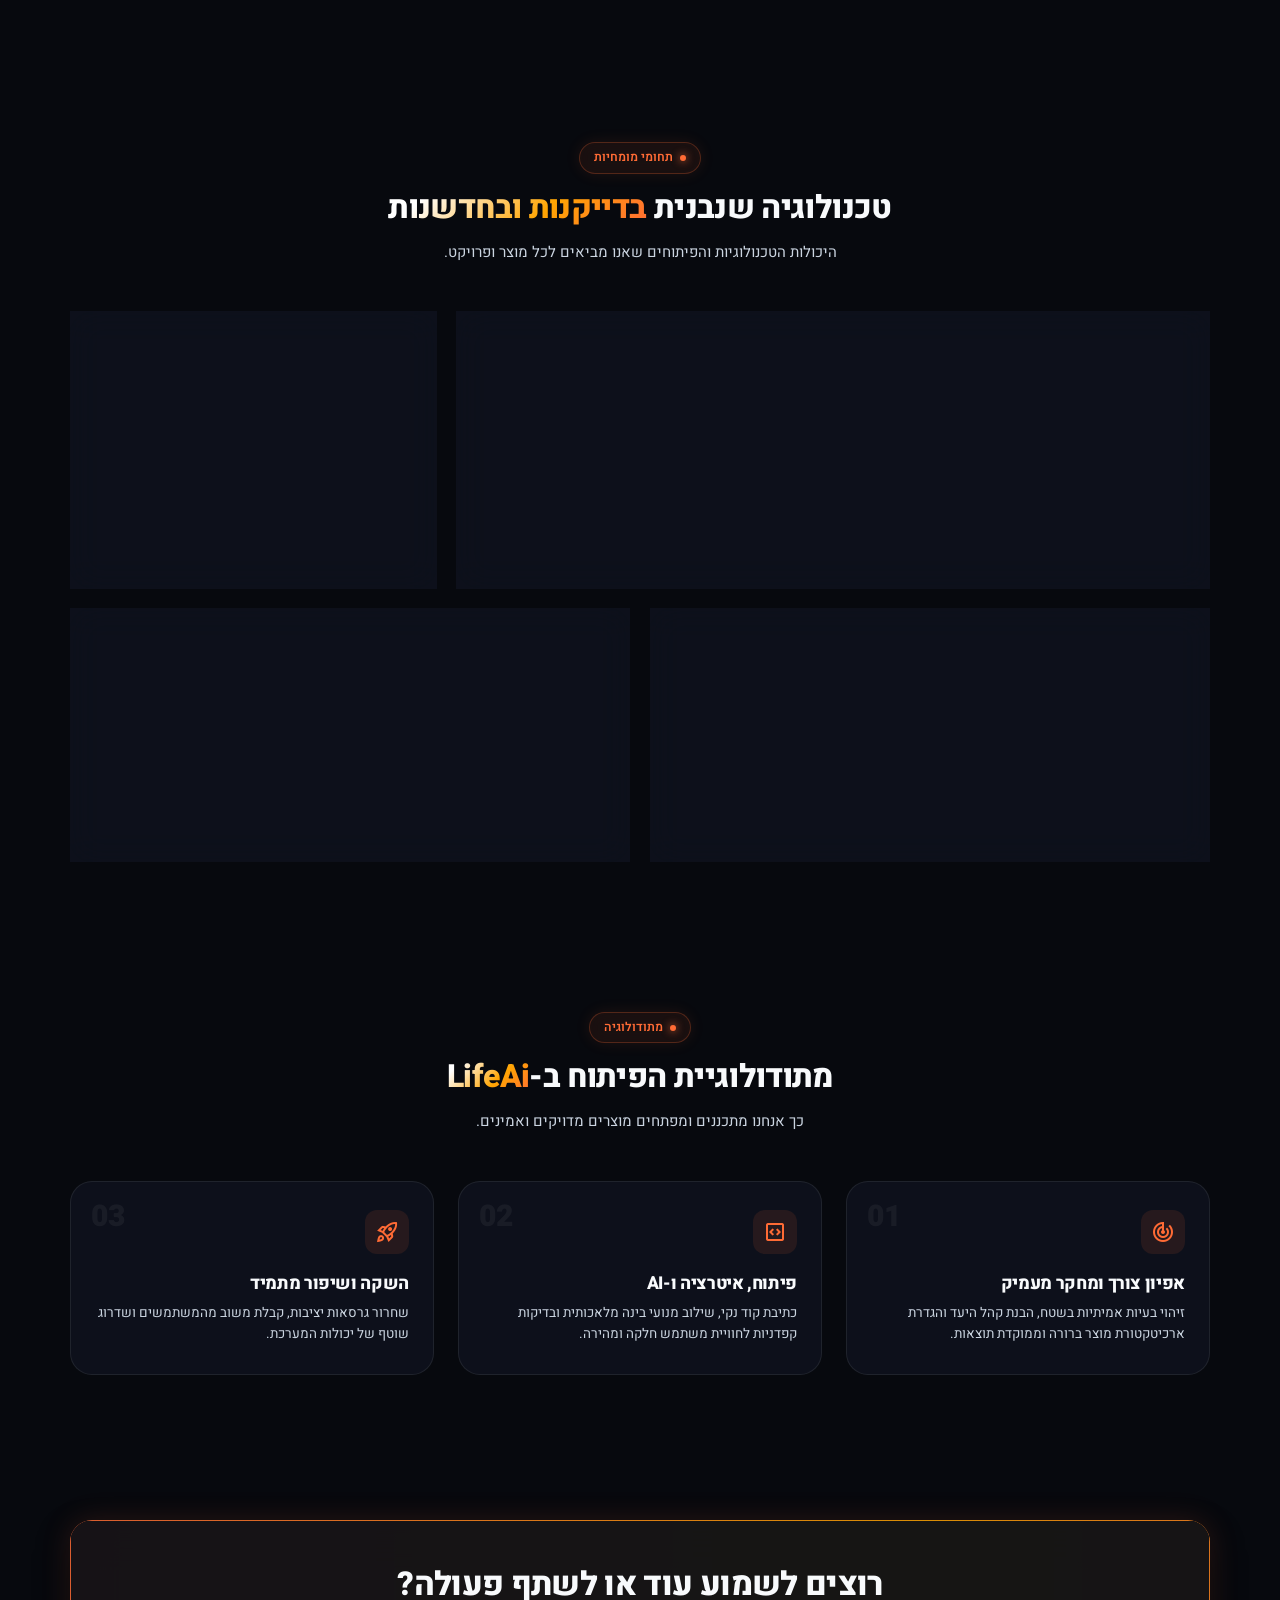
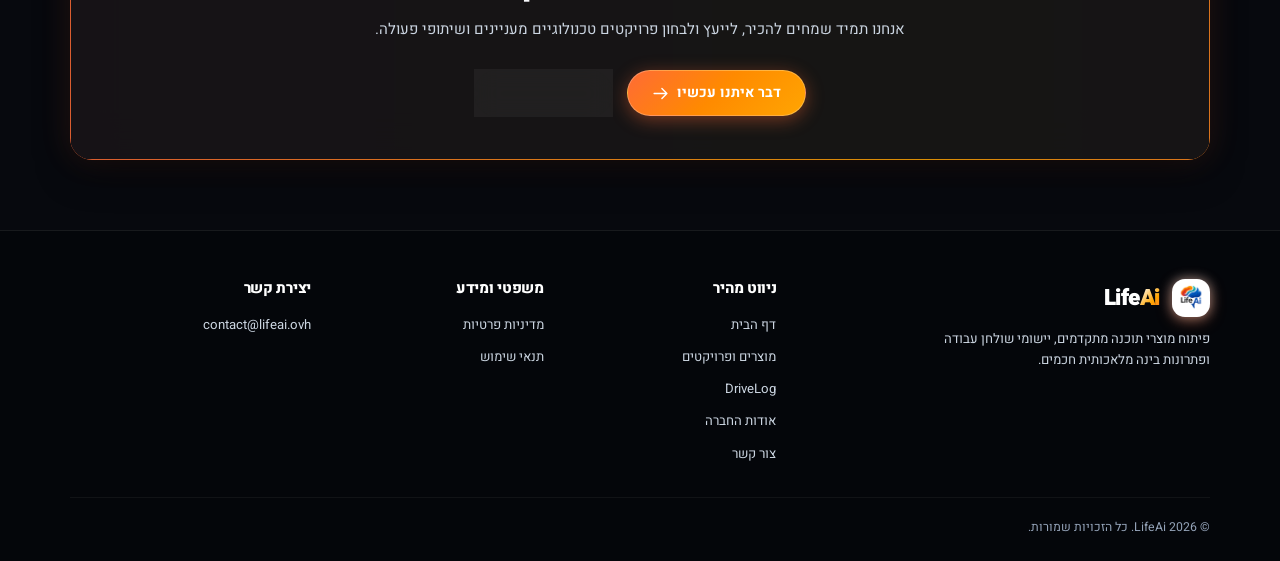
==== commit 0dd9bac8: "Add files via upload אופטמזציה" ====
--- a/index.html
+++ b/index.html
@@ -1,30 +1,37 @@
 <!DOCTYPE html>
 <html lang="he" dir="rtl">
+
 <head>
   <meta charset="UTF-8">
   <meta name="viewport" content="width=device-width, initial-scale=1.0">
 
   <!-- Google Tag Manager -->
-  <script>(function(w,d,s,l,i){w[l]=w[l]||[];w[l].push({'gtm.start':
-  new Date().getTime(),event:'gtm.js'});var f=d.getElementsByTagName(s)[0],
-  j=d.createElement(s),dl=l!='dataLayer'?'&l='+l:'';j.async=true;j.src=
-  'https://www.googletagmanager.com/gtm.js?id='+i+dl;f.parentNode.insertBefore(j,f);
-  })(window,document,'script','dataLayer','GTM-T3KLLKFN');</script>
+  <script>(function (w, d, s, l, i) {
+      w[l] = w[l] || []; w[l].push({
+        'gtm.start':
+          new Date().getTime(), event: 'gtm.js'
+      }); var f = d.getElementsByTagName(s)[0],
+        j = d.createElement(s), dl = l != 'dataLayer' ? '&l=' + l : ''; j.async = true; j.src =
+          'https://www.googletagmanager.com/gtm.js?id=' + i + dl; f.parentNode.insertBefore(j, f);
+    })(window, document, 'script', 'dataLayer', 'GTM-T3KLLKFN');</script>
   <!-- End Google Tag Manager -->
 
   <title>LifeAi | פיתוח מוצרי תוכנה ובינה מלאכותית</title>
-  <meta name="description" content="LifeAi - בית תוכנה ופיתוח פתרונות בינה מלאכותית, מערכות ניהול מתקדמות ואפליקציות חכמות. הכירו את מוצרי הדגל שלנו: DriveLog ו-Snap Translate.">
-  <meta name="keywords" content="LifeAi, DriveLog, Snap Translate, בינה מלאכותית, פיתוח תוכנה, מורי נהיגה, יומן מורי נהיגה, תרגום מסך, יישומי Windows, סוכן קולי AI">
+  <meta name="description"
+    content="LifeAi - בית תוכנה ופיתוח פתרונות בינה מלאכותית, מערכות ניהול מתקדמות ואפליקציות חכמות. הכירו את מוצרי הדגל שלנו: DriveLog ו-Snap Translate.">
+  <meta name="keywords"
+    content="LifeAi, DriveLog, Snap Translate, בינה מלאכותית, פיתוח תוכנה, מורי נהיגה, יומן מורי נהיגה, תרגום מסך, יישומי Windows, סוכן קולי AI">
   <meta name="author" content="LifeAi">
   <meta name="robots" content="index, follow, max-image-preview:large, max-snippet:-1, max-video-preview:-1">
   <meta name="theme-color" content="#07090e">
-  
+
   <!-- Open Graph / Social Media -->
   <meta property="og:type" content="website">
   <meta property="og:site_name" content="LifeAi">
   <meta property="og:url" content="https://lifeai.ovh/">
   <meta property="og:title" content="LifeAi | פיתוח מוצרי תוכנה ובינה מלאכותית">
-  <meta property="og:description" content="פיתוח מוצרי תוכנה חכמים, מערכות ניהול ופתרונות AI מתקדמים. הכירו את מוצרי הדגל שלנו: DriveLog ו-Snap Translate.">
+  <meta property="og:description"
+    content="פיתוח מוצרי תוכנה חכמים, מערכות ניהול ופתרונות AI מתקדמים. הכירו את מוצרי הדגל שלנו: DriveLog ו-Snap Translate.">
   <meta property="og:image" content="https://lifeai.ovh/images/logo.png">
   <meta property="og:image:width" content="512">
   <meta property="og:image:height" content="512">
@@ -109,22 +116,25 @@
   <link rel="icon" type="image/png" href="images/logo.png">
   <link rel="apple-touch-icon" href="images/logo.png">
 
-  <!-- Google Fonts & Google Material Symbols -->
+  <!-- Google Fonts & Material Symbols (Preconnected & Optimized) -->
   <link rel="preconnect" href="https://fonts.googleapis.com">
   <link rel="preconnect" href="https://fonts.gstatic.com" crossorigin>
-  <link rel="dns-prefetch" href="https://fonts.googleapis.com">
-  <link rel="preconnect" href="https://fonts.gstatic.com" crossorigin>
-  <link href="https://fonts.googleapis.com/css2?family=Heebo:wght@300;400;500;600;700;800;900&family=Plus+Jakarta+Sans:wght@400;600;700;800&family=Fira+Code:wght@400;500&display=swap" rel="stylesheet">
-  <link rel="stylesheet" href="https://fonts.googleapis.com/css2?family=Material+Symbols+Outlined:opsz,wght,FILL,GRAD@20..48,100..700,0..1,-50..200" />
+  <link rel="stylesheet" href="https://fonts.googleapis.com/css2?family=Fira+Code:wght@400;500&family=Heebo:wght@400;600;700;800&family=Plus+Jakarta+Sans:wght@600;700;800&display=swap" media="print" onload="this.media='all'">
+  <link rel="stylesheet" href="https://fonts.googleapis.com/css2?family=Material+Symbols+Outlined:opsz,wght,FILL,GRAD@24,400,0,0&display=swap" media="print" onload="this.media='all'">
+  <noscript>
+    <link rel="stylesheet" href="https://fonts.googleapis.com/css2?family=Fira+Code:wght@400;500&family=Heebo:wght@400;600;700;800&family=Plus+Jakarta+Sans:wght@600;700;800&display=swap">
+    <link rel="stylesheet" href="https://fonts.googleapis.com/css2?family=Material+Symbols+Outlined:opsz,wght,FILL,GRAD@24,400,0,0&display=swap">
+  </noscript>
 
   <!-- Stylesheet -->
   <link rel="stylesheet" href="style.css">
 </head>
+
 <body>
 
   <!-- Google Tag Manager (noscript) -->
-  <noscript><iframe src="https://www.googletagmanager.com/ns.html?id=GTM-T3KLLKFN"
-  height="0" width="0" style="display:none;visibility:hidden"></iframe></noscript>
+  <noscript><iframe src="https://www.googletagmanager.com/ns.html?id=GTM-T3KLLKFN" height="0" width="0"
+      style="display:none;visibility:hidden"></iframe></noscript>
   <!-- End Google Tag Manager (noscript) -->
 
   <!-- Top Scroll Progress Indicator -->
@@ -136,7 +146,11 @@
       <nav class="navbar" aria-label="ניווט ראשי">
         <a href="./" class="brand-logo" title="LifeAi - דף הבית">
           <div class="logo-avatar">
-            <img src="images/logo.png" alt="LifeAi Logo" width="40" height="40">
+            <picture>
+              <source type="image/avif" srcset="images/logo.avif">
+              <source type="image/webp" srcset="images/logo.webp">
+              <img src="images/logo.png" alt="LifeAi Logo" width="40" height="40">
+            </picture>
           </div>
           <span class="brand-name" dir="ltr">Life<span class="gradient-text">Ai</span></span>
         </a>
@@ -151,7 +165,11 @@
             <div class="nav-dropdown-menu">
               <a href="drivelog" class="dropdown-item">
                 <div class="dropdown-item-icon">
-                  <img src="images/DriveLog.jpg" alt="DriveLog Logo" width="32" height="32">
+                  <picture>
+                    <source type="image/avif" srcset="images/DriveLog.avif">
+                    <source type="image/webp" srcset="images/DriveLog.webp">
+                    <img src="images/DriveLog.jpg" alt="DriveLog Logo" width="32" height="32">
+                  </picture>
                 </div>
                 <div class="dropdown-item-text">
                   <span class="dropdown-item-title">DriveLog <span class="badge-mini-soon">בקרוב</span></span>
@@ -171,20 +189,22 @@
         </ul>
 
         <div class="nav-actions">
-          <a href="https://github.com/LifeAI-Dev" target="_blank" rel="noopener noreferrer" class="nav-social-btn" title="GitHub - LifeAi" aria-label="GitHub Repository">
+          <a href="https://github.com/LifeAI-Dev" target="_blank" rel="noopener noreferrer" class="nav-social-btn"
+            title="GitHub - LifeAi" aria-label="GitHub Repository">
             <svg viewBox="0 0 24 24">
-              <path fill-rule="evenodd" clip-rule="evenodd" d="M12 2C6.477 2 2 6.484 2 12.017c0 4.425 2.865 8.18 6.839 9.504.5.092.682-.217.682-.483 0-.237-.008-.868-.013-1.703-2.782.605-3.369-1.343-3.369-1.343-.454-1.158-1.11-1.466-1.11-1.466-.908-.62.069-.608.069-.608 1.003.07 1.53 1.032 1.53 1.032.892 1.53 2.341 1.088 2.91.832.092-.647.35-1.088.636-1.338-2.22-.253-4.555-1.113-4.555-4.951 0-1.093.39-1.988 1.029-2.688-.103-.253-.446-1.272.098-2.65 0 0 .84-.27 2.75 1.026A9.564 9.564 0 0112 6.844c.85.004 1.705.115 2.504.337 1.909-1.296 2.747-1.027 2.747-1.027.546 1.379.202 2.398.1 2.651.64.7 1.028 1.595 1.028 2.688 0 3.848-2.339 4.695-4.566 4.943.359.309.678.92.678 1.855 0 1.338-.012 2.419-.012 2.747 0 .268.18.58.688.482A10.019 10.019 0 0022 12.017C22 6.484 17.522 2 12 2z"/>
+              <path fill-rule="evenodd" clip-rule="evenodd"
+                d="M12 2C6.477 2 2 6.484 2 12.017c0 4.425 2.865 8.18 6.839 9.504.5.092.682-.217.682-.483 0-.237-.008-.868-.013-1.703-2.782.605-3.369-1.343-3.369-1.343-.454-1.158-1.11-1.466-1.11-1.466-.908-.62.069-.608.069-.608 1.003.07 1.53 1.032 1.53 1.032.892 1.53 2.341 1.088 2.91.832.092-.647.35-1.088.636-1.338-2.22-.253-4.555-1.113-4.555-4.951 0-1.093.39-1.988 1.029-2.688-.103-.253-.446-1.272.098-2.65 0 0 .84-.27 2.75 1.026A9.564 9.564 0 0112 6.844c.85.004 1.705.115 2.504.337 1.909-1.296 2.747-1.027 2.747-1.027.546 1.379.202 2.398.1 2.651.64.7 1.028 1.595 1.028 2.688 0 3.848-2.339 4.695-4.566 4.943.359.309.678.92.678 1.855 0 1.338-.012 2.419-.012 2.747 0 .268.18.58.688.482A10.019 10.019 0 0022 12.017C22 6.484 17.522 2 12 2z" />
             </svg>
           </a>
           <a href="contact" class="btn btn-talk">
             <span>דבר איתנו</span>
             <svg class="btn-icon" fill="none" viewBox="0 0 24 24" stroke="currentColor">
-              <path stroke-linecap="round" stroke-linejoin="round" stroke-width="2" d="M14 5l7 7m0 0l-7 7m7-7H3"/>
+              <path stroke-linecap="round" stroke-linejoin="round" stroke-width="2" d="M14 5l7 7m0 0l-7 7m7-7H3" />
             </svg>
           </a>
           <button class="menu-toggle" aria-label="פתח תפריט" aria-expanded="false" aria-controls="nav-menu">
             <svg width="24" height="24" fill="none" viewBox="0 0 24 24" stroke="currentColor">
-              <path stroke-linecap="round" stroke-linejoin="round" stroke-width="2" d="M4 6h16M4 12h16M4 18h16"/>
+              <path stroke-linecap="round" stroke-linejoin="round" stroke-width="2" d="M4 6h16M4 12h16M4 18h16" />
             </svg>
           </button>
         </div>
@@ -198,7 +218,7 @@
     <!-- Hero Section with Interactive Neural Canvas -->
     <section class="hero-section" id="hero">
       <canvas id="hero-canvas"></canvas>
-      
+
       <div class="container hero-content">
         <div class="section-tag reveal">
           <span class="dot"></span>
@@ -211,14 +231,15 @@
         </h1>
 
         <p class="hero-subtitle reveal stagger-2">
-          ב-<strong>LifeAi</strong> אנו יוצרים פתרונות תוכנה חכמים, אפליקציות שולחניות מתקדמות ומערכות מבוססות בינה מלאכותית שמשנות את הדרך שבה אנשים ועסקים עובדים.
+          ב-<strong>LifeAi</strong> אנו יוצרים פתרונות תוכנה חכמים, אפליקציות שולחניות מתקדמות ומערכות מבוססות בינה
+          מלאכותית שמשנות את הדרך שבה אנשים ועסקים עובדים.
         </p>
 
         <div class="hero-cta-group reveal stagger-3">
           <a href="#projects" class="btn btn-primary">
             <span>הכירו את המוצרים שלנו</span>
             <svg class="btn-icon" fill="none" viewBox="0 0 24 24" stroke="currentColor">
-              <path stroke-linecap="round" stroke-linejoin="round" stroke-width="2" d="M14 5l7 7m0 0l-7 7m7-7H3"/>
+              <path stroke-linecap="round" stroke-linejoin="round" stroke-width="2" d="M14 5l7 7m0 0l-7 7m7-7H3" />
             </svg>
           </a>
           <a href="contact" class="btn btn-secondary">
@@ -253,13 +274,20 @@
         </div>
 
         <div class="projects-grid">
-          
+
           <!-- Project 1: DriveLog -->
           <div class="project-card reveal">
             <div>
               <div class="project-card-header">
-                <div class="project-logo-wrap" style="background: #ffffff; border-color: rgba(255, 107, 53, 0.4); padding: 2px;">
-                  <img src="images/DriveLog.jpg" alt="DriveLog - סוכן קולי AI וניהול יומן למורי נהיגה" width="76" height="76" loading="lazy" decoding="async" style="border-radius: 12px; width: 100%; height: 100%; object-fit: cover; transform: scale(1.06);">
+                <div class="project-logo-wrap"
+                  style="background: #ffffff; border-color: rgba(255, 107, 53, 0.4); padding: 2px;">
+                  <picture>
+                    <source type="image/avif" srcset="images/DriveLog.avif">
+                    <source type="image/webp" srcset="images/DriveLog.webp">
+                    <img src="images/DriveLog.jpg" alt="DriveLog - סוכן קולי AI וניהול יומן למורי נהיגה" width="76"
+                      height="76" loading="lazy" decoding="async"
+                      style="border-radius: 12px; width: 100%; height: 100%; object-fit: cover; transform: scale(1.06);">
+                  </picture>
                 </div>
                 <div class="project-badge-soon">
                   <span class="badge-dot"></span>
@@ -271,7 +299,8 @@
                 <h3>DriveLog</h3>
                 <div class="project-subtitle">מערכת ניהול חכמה וסוכן קולי AI למורי נהיגה</div>
                 <p class="project-desc">
-                  פלטפורמת ניהול חדשנית שמרכזת את כל הפעילות של מורה הנהיגה במקום אחד: סוכן קולי AI לתיאום שיעורים ללא מגע יד בזמן נהיגה, יומן חכם ופשוט, ומעקב תלמידים וטסטים.
+                  פלטפורמת ניהול חדשנית שמרכזת את כל הפעילות של מורה הנהיגה במקום אחד: סוכן קולי AI לתיאום שיעורים ללא
+                  מגע יד בזמן נהיגה, יומן חכם ופשוט, ומעקב תלמידים וטסטים.
                 </p>
 
                 <ul class="project-features">
@@ -299,10 +328,13 @@
             </div>
 
             <div class="project-card-footer-action">
-              <a href="drivelog" class="btn btn-primary" style="width: 100%; justify-content: center; gap: 8px; text-decoration: none; padding: 11px 18px; font-weight: 700;" title="מעבר לעמוד המלא של DriveLog">
+              <a href="drivelog" class="btn btn-primary"
+                style="width: 100%; justify-content: center; gap: 8px; text-decoration: none; padding: 11px 18px; font-weight: 700;"
+                title="מעבר לעמוד המלא של DriveLog">
                 <span>לפרטי המערכת של DriveLog</span>
-                <svg class="btn-icon" fill="none" viewBox="0 0 24 24" stroke="currentColor" style="width: 18px; height: 18px;">
-                  <path stroke-linecap="round" stroke-linejoin="round" stroke-width="2" d="M14 5l7 7m0 0l-7 7m7-7H3"/>
+                <svg class="btn-icon" fill="none" viewBox="0 0 24 24" stroke="currentColor"
+                  style="width: 18px; height: 18px;">
+                  <path stroke-linecap="round" stroke-linejoin="round" stroke-width="2" d="M14 5l7 7m0 0l-7 7m7-7H3" />
                 </svg>
               </a>
             </div>
@@ -312,8 +344,15 @@
           <div class="project-card warm-theme reveal stagger-1">
             <div>
               <div class="project-card-header">
-                <div class="project-logo-wrap" style="background: #ffffff; border-color: rgba(255, 107, 53, 0.4); padding: 4px;">
-                  <img src="images/Snap Translate.png" alt="Snap Translate - תוכנת תרגום מסך AI ל-Windows" width="76" height="76" loading="lazy" decoding="async" style="border-radius: 12px; width: 100%; height: 100%; object-fit: contain; transform: scale(1.06);">
+                <div class="project-logo-wrap"
+                  style="background: #ffffff; border-color: rgba(255, 107, 53, 0.4); padding: 4px;">
+                  <picture>
+                    <source type="image/avif" srcset="images/Snap Translate.avif">
+                    <source type="image/webp" srcset="images/Snap Translate.webp">
+                    <img src="images/Snap Translate.png" alt="Snap Translate - תוכנת תרגום מסך AI ל-Windows" width="76"
+                      height="76" loading="lazy" decoding="async"
+                      style="border-radius: 12px; width: 100%; height: 100%; object-fit: contain; transform: scale(1.06);">
+                  </picture>
                 </div>
                 <div class="project-badge-soon">
                   <span class="badge-dot"></span>
@@ -325,7 +364,8 @@
                 <h3>Snap Translate</h3>
                 <div class="project-subtitle">תרגום מסך מיידי מונע AI לסביבת Windows</div>
                 <p class="project-desc">
-                  מערכת מתקדמת לתרגום מסך בזמן אמת עם תאימות מלאה לווינדוס. מאפשרת לכידת כל אזור במסך בלחיצת כפתור ותרגום מהיר ומדויק מכל שפה באמצעות ראייה ממוחשבת ובינה מלאכותית.
+                  מערכת מתקדמת לתרגום מסך בזמן אמת עם תאימות מלאה לווינדוס. מאפשרת לכידת כל אזור במסך בלחיצת כפתור
+                  ותרגום מהיר ומדויק מכל שפה באמצעות ראייה ממוחשבת ובינה מלאכותית.
                 </p>
 
                 <ul class="project-features">
@@ -377,7 +417,7 @@
         </div>
 
         <div class="bento-grid">
-          
+
           <!-- Card 1: Custom Software & Apps (Wide) -->
           <div class="bento-card col-span-8 reveal">
             <div class="bento-card-header">
@@ -385,7 +425,8 @@
                 <span class="material-symbols-outlined">desktop_windows</span>
               </div>
               <h3>פיתוח מוצרי תוכנה ואפליקציות שולחניות</h3>
-              <p>בניית אפליקציות מודרניות, מהירות ואמינות לסביבת Windows ו-Web, עם ממשק משתמש אלגנטי, חוויית משתמש מוקפדת וביצועים ללא פשרות.</p>
+              <p>בניית אפליקציות מודרניות, מהירות ואמינות לסביבת Windows ו-Web, עם ממשק משתמש אלגנטי, חוויית משתמש
+                מוקפדת וביצועים ללא פשרות.</p>
             </div>
             <div class="bento-card-footer">
               <span class="bento-tag">Windows Applications</span>
@@ -416,7 +457,8 @@
                 <span class="material-symbols-outlined">dashboard_customize</span>
               </div>
               <h3>מערכות ניהול חכמות (CRM & SaaS)</h3>
-              <p>תכנון ופיתוח מערכות ייעודיות לניהול לקוחות, יומנים, מעקב התקדמות ותהליכים ייחודיים לבעלי מקצוע ועסקים.</p>
+              <p>תכנון ופיתוח מערכות ייעודיות לניהול לקוחות, יומנים, מעקב התקדמות ותהליכים ייחודיים לבעלי מקצוע ועסקים.
+              </p>
             </div>
             <div class="bento-card-footer">
               <span class="bento-tag">Smart Workflow</span>
@@ -431,7 +473,8 @@
                 <span class="material-symbols-outlined">shield</span>
               </div>
               <h3>אבטחת מידע ופרטיות</h3>
-              <p>הקפדה מלאה על שמירת פרטיות המשתמשים, הגנה על נתונים אישיים וסודיות מלאה בכל תוכנה ומערכת שאנו מפתחים.</p>
+              <p>הקפדה מלאה על שמירת פרטיות המשתמשים, הגנה על נתונים אישיים וסודיות מלאה בכל תוכנה ומערכת שאנו מפתחים.
+              </p>
             </div>
             <div class="bento-card-footer">
               <span class="bento-tag">Data Privacy</span>
@@ -495,12 +538,12 @@
         <div class="cta-box reveal">
           <h2>רוצים לשמוע עוד או לשתף פעולה?</h2>
           <p>אנחנו תמיד שמחים להכיר, לייעץ ולבחון פרויקטים טכנולוגיים מעניינים ושיתופי פעולה.</p>
-          
+
           <div class="cta-buttons">
             <a href="contact" class="btn btn-primary">
               <span>דבר איתנו עכשיו</span>
               <svg class="btn-icon" fill="none" viewBox="0 0 24 24" stroke="currentColor">
-                <path stroke-linecap="round" stroke-linejoin="round" stroke-width="2" d="M14 5l7 7m0 0l-7 7m7-7H3"/>
+                <path stroke-linecap="round" stroke-linejoin="round" stroke-width="2" d="M14 5l7 7m0 0l-7 7m7-7H3" />
               </svg>
             </a>
             <a href="about" class="btn btn-secondary">
@@ -517,12 +560,16 @@
   <footer class="site-footer">
     <div class="container">
       <div class="footer-grid">
-        
+
         <!-- Brand Info -->
         <div class="footer-brand">
           <a href="./" class="brand-logo" title="LifeAi">
             <div class="logo-avatar" style="width: 38px; height: 38px;">
-              <img src="images/logo.png" alt="LifeAi Logo" width="34" height="34" loading="lazy" decoding="async">
+              <picture>
+                <source type="image/avif" srcset="images/logo.avif">
+                <source type="image/webp" srcset="images/logo.webp">
+                <img src="images/logo.png" alt="LifeAi Logo" width="34" height="34" loading="lazy" decoding="async">
+              </picture>
             </div>
             <span class="brand-name" dir="ltr">Life<span class="gradient-text">Ai</span></span>
           </a>
@@ -531,7 +578,7 @@
 
         <!-- Quick Links -->
         <div class="footer-column">
-          <h4>ניווט מהיר</h4>
+          <h3>ניווט מהיר</h3>
           <ul class="footer-links">
             <li><a href="#hero">דף הבית</a></li>
             <li><a href="#projects">מוצרים ופרויקטים</a></li>
@@ -543,7 +590,7 @@
 
         <!-- Legal Links -->
         <div class="footer-column">
-          <h4>משפטי ומידע</h4>
+          <h3>משפטי ומידע</h3>
           <ul class="footer-links">
             <li><a href="privacy">מדיניות פרטיות</a></li>
             <li><a href="terms">תנאי שימוש</a></li>
@@ -552,7 +599,7 @@
 
         <!-- Contact Quick -->
         <div class="footer-column">
-          <h4>יצירת קשר</h4>
+          <h3>יצירת קשר</h3>
           <ul class="footer-links">
             <li><a href="mailto:contact@lifeai.ovh">contact@lifeai.ovh</a></li>
           </ul>
@@ -573,12 +620,13 @@
     </a>
     <button class="float-btn scroll-top" aria-label="חזרה לראש העמוד" title="חזרה לראש העמוד">
       <svg width="22" height="22" fill="none" viewBox="0 0 24 24" stroke="currentColor">
-        <path stroke-linecap="round" stroke-linejoin="round" stroke-width="2.5" d="M5 10l7-7m0 0l7 7m-7-7v18"/>
+        <path stroke-linecap="round" stroke-linejoin="round" stroke-width="2.5" d="M5 10l7-7m0 0l7 7m-7-7v18" />
       </svg>
     </button>
   </div>
 
   <!-- JavaScript -->
-  <script src="script.js"></script>
+  <script src="script.js" defer></script>
 </body>
-</html>
+
+</html>
--- a/style.css
+++ b/style.css
@@ -28,10 +28,10 @@
   --gradient-logo: linear-gradient(135deg, #ff6b35 0%, #ffa502 60%, #00f2fe 100%);
   --gradient-glow: radial-gradient(circle, rgba(255, 107, 53, 0.2) 0%, rgba(255, 165, 2, 0.06) 50%, transparent 70%);
   
-  /* Text Colors */
+  /* Text Colors (High Contrast WCAG AA/AAA) */
   --text-primary: #f8fafc;
-  --text-secondary: #94a3b8;
-  --text-muted: #64748b;
+  --text-secondary: #cbd5e1;
+  --text-muted: #94a3b8;
   --text-inverse: #07090e;
   
   /* Borders & Shadows */
@@ -139,6 +139,19 @@
   border: none;
   outline: none;
   background: none;
+}
+
+/* Accessibility Focus Styles */
+a:focus-visible,
+button:focus-visible,
+input:focus-visible,
+textarea:focus-visible,
+.btn:focus-visible,
+.nav-link:focus-visible,
+.float-btn:focus-visible {
+  outline: 2px solid var(--accent-orange);
+  outline-offset: 3px;
+  border-radius: var(--radius-sm);
 }
 
 /* Scroll Progress Bar */
@@ -424,6 +437,13 @@
   border: 1.5px solid rgba(255, 255, 255, 0.95);
   transition: transform var(--transition-normal), box-shadow var(--transition-normal);
   flex-shrink: 0;
+}
+
+.logo-avatar picture,
+.dropdown-item-icon picture,
+.project-logo-wrap picture,
+.liquid-logo-frame picture {
+  display: contents;
 }
 
 .logo-avatar img {
@@ -1648,6 +1668,7 @@
   line-height: 1.6;
 }
 
+.footer-column h3,
 .footer-column h4 {
   font-size: 1rem;
   margin-bottom: 14px;
@@ -1936,12 +1957,23 @@
     position: static;
     width: 100%;
     transform: none;
+    display: none;
+    opacity: 0;
+    visibility: hidden;
+    background: rgba(255, 255, 255, 0.04);
+    border: 1px solid rgba(255, 255, 255, 0.08);
+    border-radius: var(--radius-md);
+    box-shadow: none;
+    margin-top: 8px;
+    padding: 8px;
+    pointer-events: none;
+    transition: opacity var(--transition-fast), transform var(--transition-fast);
+  }
+
+  .nav-item-dropdown.is-open .nav-dropdown-menu {
+    display: block;
     opacity: 1;
     visibility: visible;
-    background: rgba(255, 255, 255, 0.04);
-    border: 1px solid rgba(255, 255, 255, 0.08);
-    box-shadow: none;
-    margin-top: 6px;
     pointer-events: auto;
   }
   
@@ -2014,6 +2046,8 @@
   
   --shadow-liquid-glass: 0 16px 40px -10px rgba(0, 0, 0, 0.65), 0 0 1px 1px rgba(255, 255, 255, 0.08) inset;
   --shadow-liquid-hover: 0 24px 50px -12px rgba(0, 0, 0, 0.8), 0 0 30px rgba(255, 138, 0, 0.22);
+}
+
 /* DriveLog Page Wrapper & Spacing */
 .drivelog-page-wrapper {
   padding-top: calc(var(--header-height) + 36px);
